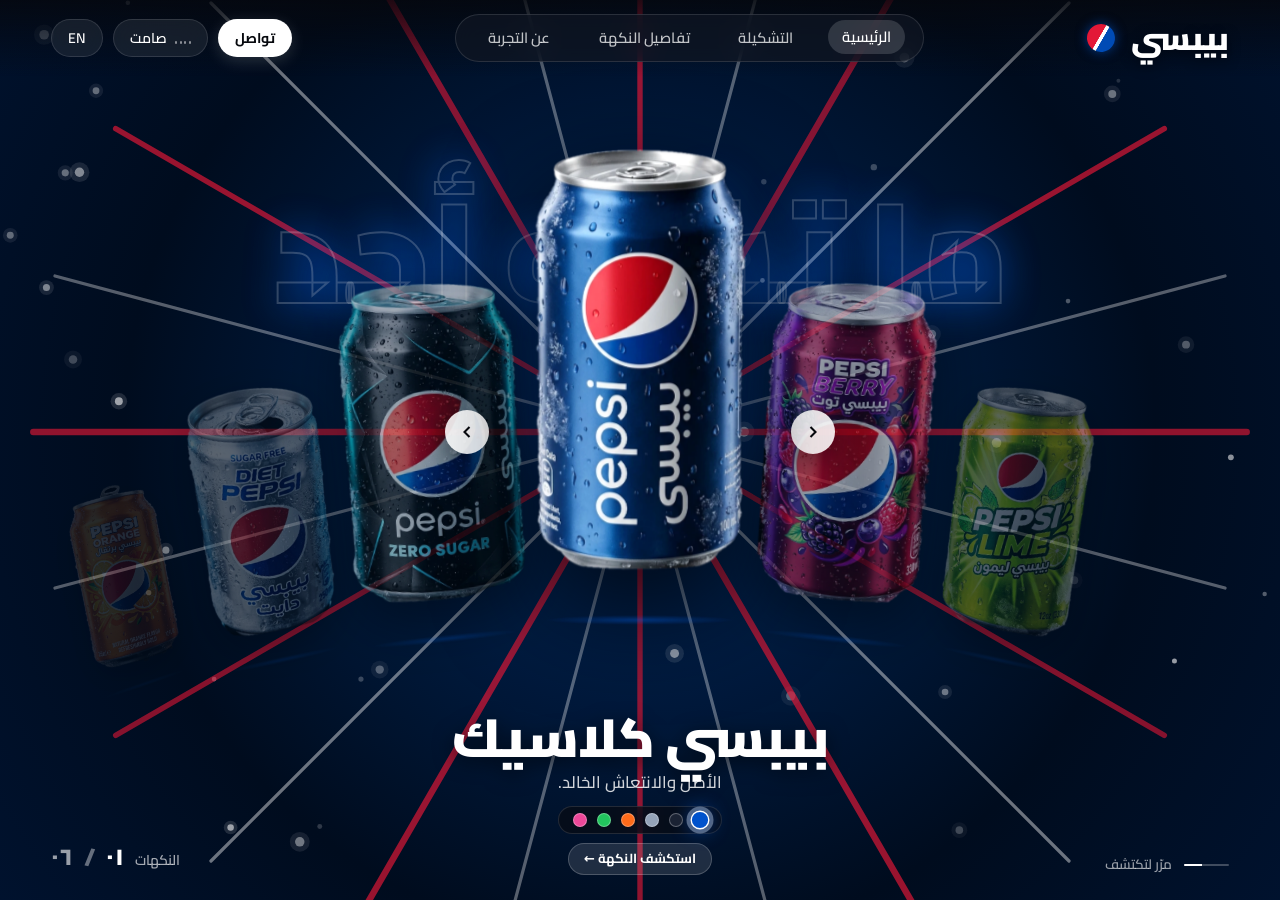
==== index.html @ 31bd9d0b "Pepsi showcase: clean product cutouts, homepage spotlight, page transitions - Re-cut all 6 cans from" ====
<!DOCTYPE html>
<html lang="ar" dir="rtl">
<head>
  <meta charset="UTF-8">
  <meta name="viewport" content="width=device-width, initial-scale=1.0, maximum-scale=5.0">
  <meta name="theme-color" content="#000c1e">
  <title>بيبسي | تجربة تصميم استثنائية</title>
  
  <!-- Fonts -->
  <link rel="preconnect" href="https://fonts.googleapis.com">
  <link rel="preconnect" href="https://fonts.gstatic.com" crossorigin>
  <link href="https://fonts.googleapis.com/css2?family=Cairo:wght@400;600;700;800;900&family=Tajawal:wght@400;500;700;900&family=Inter:wght@400;600;700;800&display=swap" rel="stylesheet">
  
  <!-- Styles -->
  <link rel="stylesheet" href="style.css">
  <link rel="preload" as="image" href="images/can-classic-cutout.webp" fetchpriority="high">
  
</head>
<body>
  <!-- Page transition curtain -->
  <div class="page-curtain is-revealing" aria-hidden="true"><span class="curtain-mark"></span></div>

  <!-- ========================================================================
       TOP HEADER NAVIGATION (Matching Reference)
       Logo on Right (RTL), Navigation & Controls on Left
       ======================================================================== -->
  <header class="site-header">
    <!-- Brand Logo -->
    <a href="index.html" class="brand-logo" aria-label="Pepsi Home">
      <span class="logo-text" data-i18n="brandName">بيبسي</span>
      <span class="logo-badge" aria-hidden="true"></span>
    </a>

    <!-- Desktop Navigation Links -->
    <nav class="nav-links" aria-label="Primary Navigation">
      <a href="index.html" class="nav-link active" data-i18n="navHome">الرئيسية</a>
      <a href="products.html" class="nav-link" data-i18n="navProducts">التشكيلة</a>
      <a href="product.html?flavor=classic" class="nav-link" data-i18n="navDetails">تفاصيل النكهة</a>
      <a href="about.html" class="nav-link" data-i18n="navStory">عن التجربة</a>
    </nav>

    <!-- Header Actions (Pills matching reference) -->
    <div class="header-actions">
      <!-- Contact / Feedback Pill (Pure Design Experiment Mock) -->
      <button class="action-pill primary open-contact-modal" data-i18n="contactBtn">
        تواصل
      </button>

      <!-- Sound Toggle Pill with Animated Equalizer Bars -->
      <button id="sound-toggle-btn" class="action-pill sound-off" aria-label="Toggle Sound">
        <span class="eq-bars" aria-hidden="true">
          <span class="eq-bar"></span>
          <span class="eq-bar"></span>
          <span class="eq-bar"></span>
          <span class="eq-bar"></span>
        </span>
        <span id="sound-label" data-i18n="soundOff">صامت</span>
      </button>

      <!-- Language Switcher Pill -->
      <button id="lang-toggle-btn" class="action-pill" aria-label="Switch Language">
        EN
      </button>
    </div>
  </header>

  <!-- ========================================================================
       HERO SHOWCASE SECTION
       Dynamic 3D Fan Arc across the screen, Radial Rays, Giant Outlined Words
       ======================================================================== -->
  <main class="hero-showcase">
    <!-- Canvas for Floating Bubbles & Effervescence -->
    <canvas id="particles-canvas" aria-hidden="true"></canvas>

    <!-- Dynamic Radial Burst Rays behind the active can -->
    <div class="rays-container" aria-hidden="true">
      <svg id="rays-svg" class="rays-svg" viewBox="-300 -300 600 600" fill="none" xmlns="http://www.w3.org/2000/svg">
        <!-- 24 radiating lines of alternating lengths and colors -->
        <g stroke-linecap="round">
          <line x1="0" y1="0" x2="0" y2="-280" stroke="var(--flavor-ray-1)" stroke-width="2.5" opacity="0.8" />
          <line x1="0" y1="0" x2="72" y2="-270" stroke="var(--flavor-ray-2)" stroke-width="1.5" opacity="0.4" />
          <line x1="0" y1="0" x2="140" y2="-242" stroke="var(--flavor-ray-1)" stroke-width="3" opacity="0.7" />
          <line x1="0" y1="0" x2="198" y2="-198" stroke="var(--flavor-ray-2)" stroke-width="1.5" opacity="0.5" />
          <line x1="0" y1="0" x2="242" y2="-140" stroke="var(--flavor-ray-1)" stroke-width="2.5" opacity="0.8" />
          <line x1="0" y1="0" x2="270" y2="-72" stroke="var(--flavor-ray-2)" stroke-width="1.5" opacity="0.4" />
          <line x1="0" y1="0" x2="280" y2="0" stroke="var(--flavor-ray-1)" stroke-width="3" opacity="0.75" />
          <line x1="0" y1="0" x2="270" y2="72" stroke="var(--flavor-ray-2)" stroke-width="1.5" opacity="0.4" />
          <line x1="0" y1="0" x2="242" y2="140" stroke="var(--flavor-ray-1)" stroke-width="2.5" opacity="0.7" />
          <line x1="0" y1="0" x2="198" y2="198" stroke="var(--flavor-ray-2)" stroke-width="1.5" opacity="0.5" />
          <line x1="0" y1="0" x2="140" y2="242" stroke="var(--flavor-ray-1)" stroke-width="3" opacity="0.8" />
          <line x1="0" y1="0" x2="72" y2="270" stroke="var(--flavor-ray-2)" stroke-width="1.5" opacity="0.4" />
          <line x1="0" y1="0" x2="0" y2="280" stroke="var(--flavor-ray-1)" stroke-width="2.5" opacity="0.75" />
          <line x1="0" y1="0" x2="-72" y2="270" stroke="var(--flavor-ray-2)" stroke-width="1.5" opacity="0.4" />
          <line x1="0" y1="0" x2="-140" y2="242" stroke="var(--flavor-ray-1)" stroke-width="3" opacity="0.8" />
          <line x1="0" y1="0" x2="-198" y2="198" stroke="var(--flavor-ray-2)" stroke-width="1.5" opacity="0.5" />
          <line x1="0" y1="0" x2="-242" y2="140" stroke="var(--flavor-ray-1)" stroke-width="2.5" opacity="0.7" />
          <line x1="0" y1="0" x2="-270" y2="72" stroke="var(--flavor-ray-2)" stroke-width="1.5" opacity="0.4" />
          <line x1="0" y1="0" x2="-280" y2="0" stroke="var(--flavor-ray-1)" stroke-width="3" opacity="0.75" />
          <line x1="0" y1="0" x2="-270" y2="-72" stroke="var(--flavor-ray-2)" stroke-width="1.5" opacity="0.4" />
          <line x1="0" y1="0" x2="-242" y2="-140" stroke="var(--flavor-ray-1)" stroke-width="2.5" opacity="0.8" />
          <line x1="0" y1="0" x2="-198" y2="-198" stroke="var(--flavor-ray-2)" stroke-width="1.5" opacity="0.5" />
          <line x1="0" y1="0" x2="-140" y2="-242" stroke="var(--flavor-ray-1)" stroke-width="3" opacity="0.7" />
          <line x1="0" y1="0" x2="-72" y2="-270" stroke="var(--flavor-ray-2)" stroke-width="1.5" opacity="0.4" />
        </g>
      </svg>
    </div>

    <!-- Giant Outlined Arabic Typography Layer (Behind Cans - Matches ref-after-3 & ref-after-4) -->
    <div class="bg-outlined-text" aria-hidden="true">
      <div id="outlined-phrase" class="outlined-phrase">ما تشبه أحد</div>
    </div>

    <!-- The 3D Fan Arc Viewport & Stage -->
    <div id="cans-viewport" class="cans-fan-viewport">
      <!-- Circular Navigation Arrows Beside Center Can (Matching Reference) -->
      <button id="arc-prev" class="arc-arrow prev" aria-label="Previous Flavor">
        <svg viewBox="0 0 24 24"><polyline points="15 18 9 12 15 6"></polyline></svg>
      </button>
      <button id="arc-next" class="arc-arrow next" aria-label="Next Flavor">
        <svg viewBox="0 0 24 24"><polyline points="9 18 15 12 9 6"></polyline></svg>
      </button>

      <!-- Stage with all 6 cans -->
      <div id="cans-stage" class="cans-fan-stage">
        <!-- Can 1: Classic -->
        <div class="can-item" data-index="0">
          <div class="can-image-container">
            <img src="images/can-classic-cutout.webp" alt="Pepsi Classic Can" decoding="async" width="540" height="1000">
          </div>
        </div>

        <!-- Can 2: Zero Sugar -->
        <div class="can-item" data-index="1">
          <div class="can-image-container">
            <img src="images/can-zero-cutout.webp" alt="Pepsi Zero Sugar Can" decoding="async" width="540" height="1000">
          </div>
        </div>

        <!-- Can 3: Diet -->
        <div class="can-item" data-index="2">
          <div class="can-image-container">
            <img src="images/can-diet-cutout.webp" alt="Diet Pepsi Can" decoding="async" width="540" height="1000">
          </div>
        </div>

        <!-- Can 4: Orange Twist -->
        <div class="can-item" data-index="3">
          <div class="can-image-container">
            <img src="images/can-orange-cutout.webp" alt="Pepsi Orange Twist Can" decoding="async" width="540" height="1000">
          </div>
        </div>

        <!-- Can 5: Lime Twist -->
        <div class="can-item" data-index="4">
          <div class="can-image-container">
            <img src="images/can-lime-cutout.webp" alt="Pepsi Lime Twist Can" decoding="async" width="540" height="1000">
          </div>
        </div>

        <!-- Can 6: Wild Berry -->
        <div class="can-item" data-index="5">
          <div class="can-image-container">
            <img src="images/can-berry-cutout.webp" alt="Pepsi Wild Berry Can" decoding="async" width="540" height="1000">
          </div>
        </div>
      </div>
    </div>

    <!-- ======================================================================
         BOTTOM CONTROLS BAR (Matching Reference)
         Left: Scroll hint / Center: Flavor title, slogan, dots / Right: Counter
         ====================================================================== -->
    <footer class="hero-bottom-bar">
      <!-- Left: Scroll to explore -->
      <div class="scroll-discover">
        <span class="scroll-line" aria-hidden="true"></span>
        <span data-i18n="scrollDiscover">مرّر لتكتشف</span>
      </div>

      <!-- Center: Flavor Name, Slogan, Dots, Explore Button -->
      <div class="flavor-center-panel">
        <h1 id="flavor-title" class="flavor-title">بيبسي كلاسيك</h1>
        <p id="flavor-slogan" class="flavor-slogan">الأصل والانتعاش الخالد.</p>
        
        <!-- Flavor Dots Selector Bar -->
        <div class="flavor-dots-bar" role="tablist" aria-label="Flavor Selector">
          <button class="flavor-dot active" style="--dot-color: #0052cc;" data-index="0" aria-label="Classic"></button>
          <button class="flavor-dot" style="--dot-color: #1a2233;" data-index="1" aria-label="Zero Sugar"></button>
          <button class="flavor-dot" style="--dot-color: #94a3b8;" data-index="2" aria-label="Diet"></button>
          <button class="flavor-dot" style="--dot-color: #ff6b1a;" data-index="3" aria-label="Orange Twist"></button>
          <button class="flavor-dot" style="--dot-color: #22c55e;" data-index="4" aria-label="Lime Twist"></button>
          <button class="flavor-dot" style="--dot-color: #ec4899;" data-index="5" aria-label="Wild Berry"></button>
        </div>

        <a id="explore-link" href="product.html?flavor=classic" class="explore-cta">
          <span data-i18n="exploreFlavor">استكشف النكهة ←</span>
        </a>
      </div>

      <!-- Right: Flavor Counter (01 / 06) -->
      <div class="flavor-counter-block">
        <span data-i18n="flavorsLabel">النكهات</span>
        <div class="counter-digits" aria-live="polite">
          <span id="counter-current" class="current">٠١</span>
          <span class="sep">/</span>
          <span id="counter-total" class="total">٠٦</span>
        </div>
      </div>
    </footer>
  </main>


  <!-- ========================================================================
       PRODUCT SPOTLIGHT (opens when a can is clicked on the homepage)
       Product on the left, story on the right, animated flavor switching
       ======================================================================== -->
  <section id="spotlight" class="spotlight" role="dialog" aria-modal="true" aria-hidden="true" aria-labelledby="sp-title">
    <div class="sp-bg" aria-hidden="true"></div>
    <div id="sp-rays" class="sp-rays" aria-hidden="true"></div>
    <div class="sp-word-layer" aria-hidden="true"><span id="sp-word" class="sp-word"></span></div>

    <button id="sp-close" class="sp-close" type="button" aria-label="Close">
      <svg viewBox="0 0 24 24" fill="none" stroke="currentColor" stroke-width="2.4" stroke-linecap="round"><line x1="6" y1="6" x2="18" y2="18"/><line x1="18" y1="6" x2="6" y2="18"/></svg>
    </button>

    <div class="sp-layout">
      <div class="sp-stage">
        <div class="sp-halo" aria-hidden="true"></div>
        <div id="sp-can-holder" class="sp-can-holder">
          <img id="sp-can" class="sp-can" src="images/can-classic-cutout.webp" alt="" decoding="async">
        </div>
        <div class="sp-floor" aria-hidden="true"></div>
      </div>

      <div class="sp-info">
        <span id="sp-badge" class="sp-badge sp-anim" style="--s:0"></span>
        <h2 id="sp-title" class="sp-title"></h2>
        <p id="sp-slogan" class="sp-slogan sp-anim" style="--s:2"></p>
        <p id="sp-desc" class="sp-desc sp-anim" style="--s:3"></p>

        <div class="sp-block sp-anim" style="--s:4">
          <h3 class="sp-block-title" data-i18n="spHighlights">أبرز المميزات</h3>
          <ul id="sp-features" class="sp-features"></ul>
        </div>

        <div id="sp-meters" class="sp-meters sp-anim" style="--s:5"></div>
        <div id="sp-specs" class="sp-specs sp-anim" style="--s:6"></div>

        <div class="sp-actions sp-anim" style="--s:7">
          <a id="sp-cta" class="sp-cta" href="product.html?flavor=classic">
            <span data-i18n="spViewProduct">عرض المنتج</span>
            <span class="sp-cta-icon" aria-hidden="true"><svg viewBox="0 0 24 24" fill="none" stroke="currentColor" stroke-width="2.4" stroke-linecap="round" stroke-linejoin="round"><line x1="5" y1="12" x2="19" y2="12"/><polyline points="12 5 19 12 12 19"/></svg></span>
          </a>
          <button id="sp-back" class="sp-ghost" type="button" data-i18n="spBack">رجوع للرئيسية</button>
        </div>
      </div>
    </div>

    <div class="sp-nav">
      <button id="sp-prev" class="sp-arrow" type="button" aria-label="Previous">
        <svg viewBox="0 0 24 24"><polyline points="15 18 9 12 15 6"></polyline></svg>
      </button>
      <div id="sp-thumbs" class="sp-thumbs"></div>
      <button id="sp-next" class="sp-arrow" type="button" aria-label="Next">
        <svg viewBox="0 0 24 24"><polyline points="9 18 15 12 9 6"></polyline></svg>
      </button>
      <span id="sp-counter" class="sp-counter"></span>
    </div>
  </section>

  <!-- ========================================================================
       CREATIVE FEEDBACK MODAL (Pure Mock - No Purchase / Non-official Experiment)
       ======================================================================== -->
  <div id="contact-modal" class="modal-backdrop" aria-hidden="true" role="dialog">
    <div class="modal-dialog">
      <button id="modal-close-btn" class="modal-close" aria-label="Close Modal">&times;</button>
      <h3 data-i18n="contactModalTitle">تجربة التصميم الإبداعي</h3>
      <p data-i18n="contactModalDesc">هذا نموذج تصميم ومحاكاة بصرية غير رسمية، نرحب بآرائك وتقييمك الفني للتجربة.</p>
      
      <form id="feedback-form">
        <div class="form-group">
          <label for="fb-name" data-i18n="contactName">الاسم الكريم</label>
          <input type="text" id="fb-name" class="form-control" required placeholder="مثال: أحمد">
        </div>
        <div class="form-group">
          <label for="fb-email" data-i18n="contactEmail">البريد الإلكتروني</label>
          <input type="email" id="fb-email" class="form-control" required placeholder="name@example.com">
        </div>
        <div class="form-group">
          <label for="fb-notes" data-i18n="contactNotes">ملاحظاتك وانطباعك عن التصميم</label>
          <textarea id="fb-notes" class="form-control" rows="3" required placeholder="أخبرنا برأيك في الحركة والإضاءة..."></textarea>
        </div>
        <button type="submit" class="submit-btn" data-i18n="contactSubmit">إرسال التقييم الإبداعي</button>
      </form>
    </div>
  </div>

  <!-- Toast Notification -->
  <div id="toast-notice" class="toast-notice" role="status" aria-live="polite"></div>

  <!-- Scripts -->
  <script src="script.js" defer></script>
</body>
</html>
---- style.css ----
/* ==========================================================================
   PEPSI BRAND DESIGN EXPERIMENT - MASTER STYLESHEET
   Identity inspired by modern beverage motion branding references
   RTL First with full LTR English support
   ========================================================================== */

/* Fonts are loaded once via <link> in each page (no duplicate @import) */

/* Registered color properties: lets the flavor gradients interpolate smoothly */
@property --flavor-bg-start { syntax: '<color>'; inherits: true; initial-value: #000c1e; }
@property --flavor-bg-mid { syntax: '<color>'; inherits: true; initial-value: #00285d; }
@property --flavor-bg-end { syntax: '<color>'; inherits: true; initial-value: #00122e; }
@property --flavor-primary { syntax: '<color>'; inherits: true; initial-value: #004bb5; }
@property --flavor-accent { syntax: '<color>'; inherits: true; initial-value: #0085ca; }
@property --flavor-glow { syntax: '<color>'; inherits: true; initial-value: rgba(0, 102, 245, 0.55); }
@property --flavor-ray-1 { syntax: '<color>'; inherits: true; initial-value: #e31837; }
@property --flavor-ray-2 { syntax: '<color>'; inherits: true; initial-value: #ffffff; }
@property --flavor-text-stroke { syntax: '<color>'; inherits: true; initial-value: rgba(255, 255, 255, 0.22); }

:root {
  /* Default Flavor Theme: Pepsi Classic (Royal Blue) */
  --flavor-bg-start: #000c1e;
  --flavor-bg-mid: #00224d;
  --flavor-bg-end: #00122e;
  --flavor-primary: #004bb5;
  --flavor-accent: #0066f5;
  --flavor-glow: rgba(0, 102, 245, 0.45);
  --flavor-ray-1: #e31837;
  --flavor-ray-2: #ffffff;
  --flavor-text-stroke: rgba(255, 255, 255, 0.18);
  
  /* Brand Constants */
  --pepsi-blue: #004bb5;
  --pepsi-red: #e31837;
  --pepsi-dark: #07090e;
  --pepsi-light: #f8fafc;
  
  /* UI Surface & Glassmorphism */
  --glass-bg: rgba(13, 17, 28, 0.65);
  --glass-border: rgba(255, 255, 255, 0.12);
  --glass-pill: rgba(255, 255, 255, 0.08);
  --glass-pill-hover: rgba(255, 255, 255, 0.18);
  --glass-pill-active: rgba(255, 255, 255, 0.95);
  --glass-blur: blur(12px);
  
  /* Typography */
  --font-arabic: 'Cairo', 'Tajawal', system-ui, -apple-system, sans-serif;
  --font-latin: 'Inter', system-ui, -apple-system, sans-serif;
  
  /* Transitions */
  --transition-theme: background 0.75s cubic-bezier(0.2, 0.8, 0.2, 1), 
                      border-color 0.5s ease, 
                      color 0.4s ease;
  --transition-motion: transform 0.65s cubic-bezier(0.22, 1, 0.36, 1), 
                       opacity 0.5s ease, 
                       filter 0.5s ease;

  transition: --flavor-bg-start 0.8s ease, --flavor-bg-mid 0.8s ease, --flavor-bg-end 0.8s ease,
              --flavor-primary 0.6s ease, --flavor-accent 0.6s ease, --flavor-glow 0.6s ease,
              --flavor-ray-1 0.6s ease, --flavor-ray-2 0.6s ease, --flavor-text-stroke 0.6s ease;
}

/* Base Reset & Box Sizing */
*, *::before, *::after {
  box-sizing: border-box;
  margin: 0;
  padding: 0;
  -webkit-font-smoothing: antialiased;
  -moz-osx-font-smoothing: grayscale;
}

html {
  font-size: 16px;
  scroll-behavior: smooth;
  height: 100%;
}

body {
  font-family: var(--font-arabic);
  background-color: var(--pepsi-dark);
  color: var(--pepsi-light);
  min-height: 100%;
  line-height: 1.5;
  overflow-x: hidden;
  direction: rtl;
  text-align: right;
}

::selection { background: var(--flavor-accent); color: #fff; }

:focus-visible {
  outline: 2px solid #ffffff;
  outline-offset: 3px;
}

/* LTR English Override */
body.ltr {
  direction: ltr;
  text-align: left;
  font-family: var(--font-latin), var(--font-arabic);
}

a {
  color: inherit;
  text-decoration: none;
  transition: opacity 0.25s ease, transform 0.25s ease;
}

button {
  font-family: inherit;
  cursor: pointer;
  border: none;
  background: none;
  outline: none;
}

/* ==========================================================================
   NAVIGATION BAR (Top Fixed)
   Matching Reference: Logo on Right (RTL), Controls on Left
   ========================================================================== */

.site-header {
  position: fixed;
  top: 0;
  left: 0;
  right: 0;
  height: 76px;
  z-index: 100;
  display: flex;
  align-items: center;
  justify-content: space-between;
  padding: 0 clamp(1.2rem, 4vw, 3.5rem);
  background: linear-gradient(180deg, rgba(5, 7, 12, 0.8) 0%, rgba(5, 7, 12, 0) 100%);
  pointer-events: none;
}

.site-header > * {
  pointer-events: auto;
}

/* Brand Logo */
.brand-logo {
  display: flex;
  align-items: center;
  gap: 10px;
  text-decoration: none;
}

.logo-text {
  font-size: 2rem;
  font-weight: 900;
  letter-spacing: -0.02em;
  color: #ffffff;
  display: flex;
  align-items: baseline;
  text-shadow: 0 2px 12px rgba(0, 0, 0, 0.5);
}

.logo-badge {
  display: inline-flex;
  align-items: center;
  justify-content: center;
  width: 28px;
  height: 28px;
  border-radius: 50%;
  background: linear-gradient(135deg, var(--pepsi-red) 0%, var(--pepsi-red) 45%, #ffffff 46%, #ffffff 54%, var(--pepsi-blue) 55%, var(--pepsi-blue) 100%);
  box-shadow: 0 0 12px rgba(0, 102, 245, 0.5);
  margin-inline-start: 6px;
  transform: rotate(-15deg);
}

/* Navigation Links (Desktop) */
.nav-links {
  display: flex;
  align-items: center;
  gap: clamp(0.8rem, 1.6vw, 1.8rem);
  background: rgba(18, 23, 36, 0.65);
  backdrop-filter: var(--glass-blur);
  -webkit-backdrop-filter: var(--glass-blur);
  border: 1px solid var(--glass-border);
  padding: 6px 18px;
  border-radius: 50px;
  list-style: none;
}

.nav-link {
  font-size: 0.92rem;
  font-weight: 600;
  color: rgba(255, 255, 255, 0.75);
  padding: 6px 14px;
  border-radius: 20px;
  transition: all 0.25s ease;
}

.nav-link:hover, .nav-link.active {
  color: #ffffff;
  background: rgba(255, 255, 255, 0.15);
  transform: translateY(-1px);
}

/* Header Action Controls */
.header-actions {
  display: flex;
  align-items: center;
  gap: 10px;
}

.action-pill {
  height: 38px;
  padding: 0 16px;
  border-radius: 50px;
  background: var(--glass-pill);
  backdrop-filter: var(--glass-blur);
  -webkit-backdrop-filter: var(--glass-blur);
  border: 1px solid var(--glass-border);
  color: #ffffff;
  font-size: 0.88rem;
  font-weight: 600;
  display: inline-flex;
  align-items: center;
  justify-content: center;
  gap: 8px;
  transition: all 0.25s ease;
}

.action-pill:hover {
  background: var(--glass-pill-hover);
  border-color: rgba(255, 255, 255, 0.25);
  transform: translateY(-1px);
}

.action-pill.primary {
  background: #ffffff;
  color: #07090e;
  font-weight: 700;
  box-shadow: 0 4px 16px rgba(255, 255, 255, 0.15);
}

.action-pill.primary:hover {
  background: #f0f2f5;
  box-shadow: 0 6px 20px rgba(255, 255, 255, 0.25);
}

/* Equalizer Bars on Sound Toggle */
.eq-bars {
  display: flex;
  align-items: flex-end;
  gap: 2.5px;
  height: 12px;
}

.eq-bar {
  width: 2px;
  height: 100%;
  background-color: currentColor;
  border-radius: 1px;
  transform-origin: bottom;
}

.sound-on .eq-bar:nth-child(1) { animation: eqPulse 0.8s ease-in-out infinite; }
.sound-on .eq-bar:nth-child(2) { animation: eqPulse 0.6s ease-in-out 0.2s infinite; }
.sound-on .eq-bar:nth-child(3) { animation: eqPulse 1.0s ease-in-out 0.4s infinite; }
.sound-on .eq-bar:nth-child(4) { animation: eqPulse 0.7s ease-in-out 0.1s infinite; }

@keyframes eqPulse {
  0%, 100% { height: 3px; }
  50% { height: 12px; }
}

.sound-off .eq-bar {
  height: 3px !important;
  opacity: 0.5;
}

/* ==========================================================================
   HERO SHOWCASE (index.html)
   ========================================================================== */

.hero-showcase {
  position: relative;
  width: 100%;
  height: 100vh;
  height: 100dvh;
  min-height: 640px;
  overflow: hidden;
  background: radial-gradient(circle at 50% 48%, var(--flavor-bg-mid) 0%, var(--flavor-bg-start) 65%, var(--flavor-bg-end) 100%);
}

/* Canvas for effervescent particles/bubbles */
#particles-canvas {
  position: absolute;
  top: 0;
  left: 0;
  width: 100%;
  height: 100%;
  pointer-events: none;
  z-index: 1;
}

/* Dynamic Radial Burst Rays */
.rays-container {
  position: absolute;
  top: 48%;
  left: 50%;
  transform: translate(-50%, -50%);
  width: 1300px;
  height: 1300px;
  pointer-events: none;
  z-index: 2;
  opacity: 0.85;
}

.rays-svg {
  width: 100%;
  height: 100%;
  animation: slowRotate 120s linear infinite;
  transform-origin: center center;
  will-change: transform;
}

/* Ray colors come from the flavor identity (CSS beats presentation attributes) */
.rays-svg line:nth-child(odd) { stroke: var(--flavor-ray-1); }
.rays-svg line:nth-child(even) { stroke: var(--flavor-ray-2); }

@keyframes slowRotate {
  from { transform: rotate(0deg); }
  to { transform: rotate(360deg); }
}

/* Giant Outlined Arabic Typography Layer (Behind Cans - Matches ref-after-3 & ref-after-4) */
.bg-outlined-text {
  position: absolute;
  top: 28%;
  left: 50%;
  transform: translate(-50%, -50%);
  width: 100%;
  text-align: center;
  z-index: 3;
  pointer-events: none;
  user-select: none;
}

.outlined-phrase {
  font-size: clamp(4.5rem, 11vw, 11.5rem);
  font-weight: 900;
  line-height: 0.95;
  letter-spacing: -0.02em;
  color: transparent;
  -webkit-text-stroke: 2px var(--flavor-text-stroke);
  text-shadow: 0 0 40px var(--flavor-glow);
  white-space: nowrap;
  opacity: 0.88;
  transition: opacity 0.4s ease, transform 0.6s cubic-bezier(0.2, 0.8, 0.2, 1);
}

.outlined-phrase.fade-out {
  opacity: 0;
  transform: translateY(20px) scale(0.96);
}

/* ==========================================================================
   THE 3D CANS FAN / ARC CAROUSEL
   ========================================================================== */

.cans-fan-viewport {
  position: absolute;
  top: 48%;
  left: 50%;
  transform: translate(-50%, -50%);
  width: 100vw;
  max-width: 1600px;
  height: 520px;
  z-index: 10;
  display: flex;
  align-items: center;
  justify-content: center;
  perspective: 1400px;
  transform-style: preserve-3d;
}

.cans-fan-stage {
  position: relative;
  width: 100%;
  height: 100%;
  display: flex;
  align-items: center;
  justify-content: center;
  transform-style: preserve-3d;
}

/* Individual Can Wrapper */
.can-item {
  position: absolute;
  width: 250px;
  height: 440px;
  display: flex;
  flex-direction: column;
  align-items: center;
  justify-content: center;
  cursor: pointer;
  transform-origin: center bottom;
  transform-style: preserve-3d;
  filter: brightness(var(--b, 1));
  transition: transform 0.7s cubic-bezier(0.22, 1, 0.36, 1), opacity 0.5s ease, filter 0.5s ease;
  will-change: transform, opacity;
}

/* Intro: cans rise into the arc one by one */
.cans-fan-stage.intro .can-item {
  opacity: 0 !important;
  transform: translate3d(0, 160px, -260px) scale(0.55) !important;
}
.cans-fan-stage:not(.intro-done) .can-item {
  transition: transform 1.1s cubic-bezier(0.22, 1, 0.36, 1) var(--d, 0ms), opacity 0.8s ease var(--d, 0ms), filter 0.5s ease;
}
.cans-fan-stage.no-motion .can-item { transition: none !important; }

/* The can being shown in the spotlight is replaced by a flying clone */
.can-item.lifted { visibility: hidden; }

/* Hero zooms past the arc when the spotlight opens */
.cans-fan-viewport,
.bg-outlined-text,
.hero-bottom-bar,
.rays-container {
  transition: transform 0.9s cubic-bezier(0.77, 0, 0.18, 1), opacity 0.6s ease;
}
.hero-showcase.spot-active .cans-fan-viewport {
  transform: translate(-50%, -50%) scale(1.35);
  opacity: 0;
}
.hero-showcase.spot-active .bg-outlined-text { opacity: 0; transform: translate(-50%, -50%) scale(1.2); }
.hero-showcase.spot-active .hero-bottom-bar { opacity: 0; transform: translateY(40px); }
.hero-showcase.spot-active .rays-container { opacity: 0; }

.can-image-container {
  position: relative;
  width: 100%;
  height: 100%;
  display: flex;
  align-items: center;
  justify-content: center;
}

.can-image-container img {
  max-width: 100%;
  max-height: 76%;
  width: auto;
  height: auto;
  object-fit: contain;
  filter: drop-shadow(0 20px 30px rgba(0, 0, 0, 0.6));
  transition: transform 0.4s ease;
  pointer-events: none;
}

/* Can Bottom Reflection Glow */
.can-item::after {
  content: '';
  position: absolute;
  bottom: 10px;
  left: 20%;
  width: 60%;
  height: 18px;
  background: radial-gradient(ellipse at center, var(--flavor-glow) 0%, rgba(0, 0, 0, 0) 70%);
  opacity: 0.6;
  border-radius: 50%;
  transform: rotateX(65deg);
  pointer-events: none;
  transition: opacity 0.5s ease;
}

/* Center Active Can Styling */
.can-item.active {
  z-index: 25;
}

.can-item.active .can-image-container img {
  filter: drop-shadow(0 28px 40px rgba(0, 0, 0, 0.75));
}

.can-item.active .can-image-container::before {
  content: '';
  position: absolute;
  inset: 12% 8%;
  border-radius: 50%;
  background: radial-gradient(closest-side, var(--flavor-glow), transparent);
  filter: blur(10px);
  opacity: 0.9;
  z-index: -1;
}

.can-item.active { cursor: zoom-in; }
.can-item.active:hover .can-image-container img { transform: translateY(-8px) scale(1.03); }

.can-item:hover:not(.active) {
  filter: brightness(1.15);
}

/* Floating Navigation Arrows Beside Center Can */
.arc-arrow {
  position: absolute;
  top: 50%;
  transform: translateY(-50%);
  width: 44px;
  height: 44px;
  border-radius: 50%;
  background: rgba(255, 255, 255, 0.9);
  color: #07090e;
  display: flex;
  align-items: center;
  justify-content: center;
  box-shadow: 0 8px 24px rgba(0, 0, 0, 0.4);
  z-index: 30;
  transition: all 0.25s ease;
  cursor: pointer;
}

.arc-arrow:hover {
  background: #ffffff;
  transform: translateY(-50%) scale(1.1);
  box-shadow: 0 10px 28px rgba(0, 0, 0, 0.5), 0 0 15px var(--flavor-glow);
}

.arc-arrow.prev {
  left: calc(50% - 195px);
}

.arc-arrow.next {
  right: calc(50% - 195px);
}

.arc-arrow svg {
  width: 20px;
  height: 20px;
  stroke-width: 2.5;
  stroke: currentColor;
  fill: none;
}

/* ==========================================================================
   BOTTOM CONTROLS BAR (Matching Reference)
   Pinned strictly to bottom of screen
   ========================================================================== */

.hero-bottom-bar {
  position: absolute;
  bottom: 0;
  left: 0;
  right: 0;
  width: 100%;
  padding: 0 clamp(1.2rem, 4vw, 3.5rem) clamp(1.2rem, 2.8vh, 2.2rem);
  z-index: 40;
  display: grid;
  grid-template-columns: 1fr auto 1fr;
  align-items: flex-end;
  pointer-events: none;
}

.hero-bottom-bar > * {
  pointer-events: auto;
}

/* Left Indicator: "مرّر لتكتشف" */
.scroll-discover {
  display: flex;
  align-items: center;
  gap: 12px;
  font-size: 0.85rem;
  font-weight: 600;
  color: rgba(255, 255, 255, 0.6);
}

.scroll-line {
  width: 45px;
  height: 2px;
  background: rgba(255, 255, 255, 0.25);
  position: relative;
  overflow: hidden;
  border-radius: 2px;
}

.scroll-line::after {
  content: '';
  position: absolute;
  top: 0;
  left: 0;
  width: 40%;
  height: 100%;
  background: #ffffff;
  animation: scrollScan 2s ease-in-out infinite;
}

@keyframes scrollScan {
  0% { transform: translateX(-100%); }
  50% { transform: translateX(250%); }
  100% { transform: translateX(250%); }
}

/* Center Block: Title, Slogan, Flavor Dots */
.flavor-center-panel {
  display: flex;
  flex-direction: column;
  align-items: center;
  text-align: center;
  gap: 5px;
}

.flavor-title {
  font-size: clamp(2.2rem, 4.2vw, 3.5rem);
  font-weight: 900;
  letter-spacing: -0.02em;
  color: #ffffff;
  line-height: 1;
  text-shadow: 0 4px 20px rgba(0, 0, 0, 0.65);
}

.text-swap { animation: textSwap 0.6s cubic-bezier(0.22, 1, 0.36, 1) both; }
.flavor-slogan.text-swap { animation-delay: 0.06s; }
@keyframes textSwap {
  from { opacity: 0; transform: translateY(14px); filter: blur(4px); }
  to { opacity: 1; transform: none; filter: none; }
}

.flavor-slogan {
  font-size: clamp(0.92rem, 1.3vw, 1.1rem);
  font-weight: 500;
  color: rgba(255, 255, 255, 0.82);
  margin-bottom: 6px;
  transition: opacity 0.3s ease;
}

/* Flavor Selector Dots Bar */
.flavor-dots-bar {
  display: flex;
  align-items: center;
  gap: 10px;
  padding: 6px 14px;
  background: rgba(8, 11, 18, 0.65);
  backdrop-filter: var(--glass-blur);
  -webkit-backdrop-filter: var(--glass-blur);
  border: 1px solid var(--glass-border);
  border-radius: 50px;
}

.flavor-dot {
  width: 14px;
  height: 14px;
  border-radius: 50%;
  background: var(--dot-color);
  position: relative;
  cursor: pointer;
  transition: transform 0.3s cubic-bezier(0.34, 1.56, 0.64, 1), box-shadow 0.3s ease;
  border: 1.5px solid rgba(255, 255, 255, 0.3);
}

.flavor-dot:hover {
  transform: scale(1.25);
}

.flavor-dot.active {
  transform: scale(1.35);
  border-color: #ffffff;
  box-shadow: 0 0 14px var(--dot-color), 0 0 0 3px rgba(255, 255, 255, 0.4);
}

/* Quick Explore Button */
.explore-cta {
  margin-top: 4px;
  display: inline-flex;
  align-items: center;
  gap: 8px;
  font-size: 0.82rem;
  font-weight: 700;
  color: #ffffff;
  padding: 5px 15px;
  border-radius: 50px;
  background: rgba(255, 255, 255, 0.12);
  border: 1px solid rgba(255, 255, 255, 0.2);
  transition: all 0.25s ease;
}

.explore-cta:hover {
  background: #ffffff;
  color: #07090e;
  transform: translateY(-2px);
  box-shadow: 0 4px 16px rgba(255, 255, 255, 0.3);
}

/* Right Block: Counter (01 / 06) */
.flavor-counter-block {
  display: flex;
  align-items: baseline;
  justify-content: flex-end;
  gap: 10px;
  font-size: 0.88rem;
  font-weight: 600;
  color: rgba(255, 255, 255, 0.65);
}

.counter-digits {
  font-size: 1.45rem;
  font-weight: 900;
  color: #ffffff;
  letter-spacing: 0.05em;
  font-feature-settings: 'tnum';
}

.counter-digits .current {
  color: #ffffff;
}

.counter-digits .sep {
  opacity: 0.4;
  margin: 0 3px;
}

.counter-digits .total {
  opacity: 0.6;
}

/* ==========================================================================
   PRODUCTS CATALOG PAGE (products.html)
   Interactive Grid of all flavors with responsive cards
   ========================================================================== */

.page-container {
  padding-top: 100px;
  padding-bottom: 80px;
  max-width: 1400px;
  margin: 0 auto;
  padding-inline: clamp(1.2rem, 4vw, 3.5rem);
}

.catalog-header {
  text-align: center;
  margin-bottom: 40px;
}

.catalog-badge {
  display: inline-block;
  padding: 6px 18px;
  background: rgba(255, 255, 255, 0.08);
  border: 1px solid var(--glass-border);
  border-radius: 50px;
  font-size: 0.85rem;
  font-weight: 700;
  color: var(--pepsi-blue);
  background: rgba(0, 102, 245, 0.12);
  border-color: rgba(0, 102, 245, 0.3);
  margin-bottom: 12px;
}

.catalog-title {
  font-size: clamp(2.2rem, 4vw, 3.5rem);
  font-weight: 900;
  margin-bottom: 12px;
  color: #ffffff;
}

.catalog-subtitle {
  font-size: 1.1rem;
  color: rgba(255, 255, 255, 0.7);
  max-width: 650px;
  margin: 0 auto;
}

/* Filter Bar */
.filter-bar {
  display: flex;
  justify-content: center;
  align-items: center;
  gap: 10px;
  flex-wrap: wrap;
  margin-bottom: 45px;
}

.filter-btn {
  padding: 8px 20px;
  border-radius: 50px;
  background: var(--glass-pill);
  border: 1px solid var(--glass-border);
  color: rgba(255, 255, 255, 0.75);
  font-size: 0.92rem;
  font-weight: 600;
  transition: all 0.25s ease;
}

.filter-btn:hover {
  background: var(--glass-pill-hover);
  color: #ffffff;
}

.filter-btn.active {
  background: #ffffff;
  color: #07090e;
  font-weight: 700;
  border-color: #ffffff;
  box-shadow: 0 4px 16px rgba(255, 255, 255, 0.2);
}

/* Product Cards Grid */
.products-grid {
  display: grid;
  grid-template-columns: repeat(auto-fit, minmax(320px, 1fr));
  gap: 28px;
}

.product-card {
  position: relative;
  background: radial-gradient(circle at 50% 25%, var(--card-glow) 0%, rgba(13, 17, 28, 0.8) 60%, rgba(7, 9, 14, 0.95) 100%);
  border: 1px solid var(--glass-border);
  border-radius: 24px;
  padding: 30px 24px;
  display: flex;
  flex-direction: column;
  align-items: center;
  text-align: center;
  overflow: hidden;
  transition: transform 0.4s cubic-bezier(0.2, 0.8, 0.2, 1), border-color 0.4s ease, box-shadow 0.4s ease;
}

.product-card::before {
  content: '';
  position: absolute;
  top: 0;
  left: 0;
  right: 0;
  height: 1px;
  background: linear-gradient(90deg, rgba(255, 255, 255, 0) 0%, rgba(255, 255, 255, 0.25) 50%, rgba(255, 255, 255, 0) 100%);
}

.product-card:hover {
  transform: translateY(-8px);
  border-color: rgba(255, 255, 255, 0.3);
  box-shadow: 0 20px 40px rgba(0, 0, 0, 0.6), 0 0 30px var(--card-glow);
}

.card-can-wrap {
  width: 180px;
  height: 270px;
  margin-bottom: 20px;
  display: flex;
  align-items: center;
  justify-content: center;
  transition: transform 0.4s cubic-bezier(0.2, 0.8, 0.2, 1);
}

.product-card:hover .card-can-wrap {
  transform: scale(1.08) rotate(-3deg);
}

.card-can-wrap img {
  max-width: 100%;
  max-height: 86%;
  width: auto;
  height: auto;
  object-fit: contain;
  filter: drop-shadow(0 15px 25px rgba(0, 0, 0, 0.7));
}

.card-tags {
  display: flex;
  gap: 8px;
  margin-bottom: 12px;
  flex-wrap: wrap;
  justify-content: center;
}

.card-tag {
  font-size: 0.75rem;
  font-weight: 600;
  padding: 4px 10px;
  border-radius: 20px;
  background: rgba(255, 255, 255, 0.08);
  color: rgba(255, 255, 255, 0.85);
  border: 1px solid rgba(255, 255, 255, 0.1);
}

.card-title {
  font-size: 1.6rem;
  font-weight: 800;
  margin-bottom: 8px;
  color: #ffffff;
}

.card-desc {
  font-size: 0.92rem;
  color: rgba(255, 255, 255, 0.7);
  line-height: 1.5;
  margin-bottom: 20px;
  flex-grow: 1;
}

.card-footer {
  width: 100%;
  display: flex;
  align-items: center;
  justify-content: space-between;
  border-top: 1px solid rgba(255, 255, 255, 0.08);
  padding-top: 18px;
}

.card-stats {
  text-align: right;
  font-size: 0.82rem;
  color: rgba(255, 255, 255, 0.55);
}

body.ltr .card-stats {
  text-align: left;
}

.card-stats strong {
  display: block;
  color: #ffffff;
  font-size: 0.95rem;
}

.card-link-btn {
  padding: 8px 18px;
  border-radius: 50px;
  background: #ffffff;
  color: #07090e;
  font-size: 0.88rem;
  font-weight: 700;
  display: inline-flex;
  align-items: center;
  gap: 6px;
  transition: all 0.25s ease;
}

.card-link-btn:hover {
  background: var(--pepsi-blue);
  color: #ffffff;
  transform: translateY(-2px);
  box-shadow: 0 4px 16px rgba(0, 102, 245, 0.4);
}

/* ==========================================================================
   PRODUCT DETAIL PAGE (product.html)
   Matching Reference: ref-after-2-cola-rays.png
   Giant Tilted Can in center, Radiating Rays, Detail panel on side
   ========================================================================== */

.product-detail-view {
  position: relative;
  min-height: 100vh;
  width: 100%;
  overflow-x: hidden;
  display: flex;
  flex-direction: column;
  justify-content: space-between;
  background: radial-gradient(circle at 45% 50%, var(--flavor-bg-mid) 0%, var(--flavor-bg-start) 65%, var(--flavor-bg-end) 100%);
}

.detail-main {
  position: relative;
  flex-grow: 1;
  display: grid;
  grid-template-columns: 1fr 1fr;
  align-items: center;
  padding: 100px clamp(1.5rem, 5vw, 5rem) 40px;
  max-width: 1500px;
  margin: 0 auto;
  width: 100%;
  z-index: 5;
}

/* Center Hero Can with Radial Rays */
.detail-can-stage {
  position: relative;
  display: flex;
  align-items: center;
  justify-content: center;
  min-height: 520px;
}

.detail-rays {
  position: absolute;
  top: 50%;
  left: 50%;
  transform: translate(-50%, -50%);
  width: 900px;
  height: 900px;
  pointer-events: none;
  z-index: 1;
  opacity: 0.8;
}

.detail-can-wrap {
  position: relative;
  z-index: 5;
  width: clamp(170px, 17vw, 230px);
  max-width: 60vw;
  transform: rotate(-7deg);
  transition: transform 0.5s cubic-bezier(0.2, 0.8, 0.2, 1);
  cursor: grab;
}



.detail-can-wrap img {
  display: block;
  width: 100%;
  height: auto;
  filter: drop-shadow(0 30px 45px rgba(0, 0, 0, 0.75));
}

.detail-can-wrap::before {
  content: '';
  position: absolute;
  inset: 5% -10%;
  border-radius: 50%;
  background: radial-gradient(closest-side, var(--flavor-glow), transparent);
  filter: blur(18px);
  z-index: -1;
}

/* Side Info Content */
.detail-info-panel {
  position: relative;
  z-index: 6;
  display: flex;
  flex-direction: column;
  gap: 18px;
  padding-inline-start: clamp(1rem, 3vw, 3rem);
}

.detail-badge-row {
  display: flex;
  align-items: center;
  gap: 12px;
}

.flavor-badge-pill {
  padding: 6px 14px;
  border-radius: 50px;
  background: rgba(255, 255, 255, 0.12);
  backdrop-filter: var(--glass-blur);
  border: 1px solid rgba(255, 255, 255, 0.2);
  font-size: 0.82rem;
  font-weight: 700;
  letter-spacing: 0.05em;
  color: #ffffff;
}

.detail-flavor-name {
  font-size: clamp(3rem, 6vw, 5.2rem);
  font-weight: 900;
  line-height: 1;
  color: #ffffff;
  text-shadow: 0 4px 25px rgba(0, 0, 0, 0.7);
}

.detail-flavor-slogan {
  font-size: 1.3rem;
  font-weight: 600;
  color: var(--flavor-accent);
}

.detail-narrative {
  font-size: 1.05rem;
  line-height: 1.8;
  color: rgba(255, 255, 255, 0.85);
  max-width: 540px;
}

/* Sensory Meter / Notes */
.sensory-grid {
  display: grid;
  grid-template-columns: repeat(3, 1fr);
  gap: 12px;
  margin-top: 10px;
}

.sensory-card {
  background: rgba(15, 20, 32, 0.6);
  border: 1px solid var(--glass-border);
  border-radius: 16px;
  padding: 14px;
  text-align: center;
}

.sensory-card strong {
  display: block;
  font-size: 0.82rem;
  color: rgba(255, 255, 255, 0.6);
  margin-bottom: 6px;
}

.sensory-bar {
  height: 6px;
  background: rgba(255, 255, 255, 0.12);
  border-radius: 6px;
  overflow: hidden;
}

.sensory-fill {
  height: 100%;
  width: 100%;
  background: linear-gradient(90deg, var(--flavor-primary), var(--flavor-accent));
  border-radius: 6px;
  transform: scaleX(0);
  transform-origin: right center;
  transition: transform 1s cubic-bezier(0.22, 1, 0.36, 1);
}
body.ltr .sensory-fill { transform-origin: left center; }

/* Action Buttons */
.detail-actions {
  display: flex;
  align-items: center;
  gap: 14px;
  margin-top: 14px;
  flex-wrap: wrap;
}

.back-btn {
  padding: 12px 24px;
  border-radius: 50px;
  background: rgba(255, 255, 255, 0.12);
  border: 1px solid rgba(255, 255, 255, 0.25);
  color: #ffffff;
  font-weight: 700;
  display: inline-flex;
  align-items: center;
  gap: 8px;
  transition: all 0.25s ease;
}

.back-btn:hover {
  background: #ffffff;
  color: #07090e;
  transform: translateY(-2px);
}

/* Quick Flavor Switcher Bar at Bottom of Detail Page */
.detail-flavor-nav {
  position: relative;
  z-index: 10;
  padding: 20px clamp(1.5rem, 5vw, 5rem);
  display: flex;
  align-items: center;
  justify-content: space-between;
  border-top: 1px solid rgba(255, 255, 255, 0.08);
  background: rgba(5, 7, 12, 0.4);
}

.flavor-nav-dots {
  display: flex;
  align-items: center;
  gap: 12px;
}

.nav-flavor-pill {
  display: flex;
  align-items: center;
  gap: 8px;
  padding: 6px 14px;
  border-radius: 50px;
  background: rgba(255, 255, 255, 0.06);
  border: 1px solid rgba(255, 255, 255, 0.12);
  color: rgba(255, 255, 255, 0.7);
  font-size: 0.85rem;
  font-weight: 600;
  transition: all 0.25s ease;
}

.nav-flavor-pill:hover, .nav-flavor-pill.active {
  background: rgba(255, 255, 255, 0.18);
  color: #ffffff;
  border-color: rgba(255, 255, 255, 0.35);
}

.nav-flavor-pill.active {
  border-color: var(--flavor-accent);
}

/* ==========================================================================
   ABOUT / STORY / DESIGN STATEMENT PAGE (about.html)
   ========================================================================== */

.story-container {
  max-width: 960px;
  margin: 0 auto;
  padding-top: 110px;
  padding-bottom: 90px;
  padding-inline: clamp(1.2rem, 4vw, 2.5rem);
}

.story-card {
  background: rgba(14, 19, 31, 0.75);
  backdrop-filter: var(--glass-blur);
  border: 1px solid var(--glass-border);
  border-radius: 28px;
  padding: clamp(2rem, 5vw, 3.5rem);
  margin-bottom: 30px;
  box-shadow: 0 20px 50px rgba(0, 0, 0, 0.6);
}

.story-card h1 {
  font-size: clamp(2.2rem, 4vw, 3.2rem);
  font-weight: 900;
  margin-bottom: 20px;
  color: #ffffff;
}

.story-card h2 {
  font-size: 1.6rem;
  font-weight: 800;
  margin-top: 30px;
  margin-bottom: 12px;
  color: #ffffff;
}

.story-card p {
  font-size: 1.05rem;
  line-height: 1.85;
  color: rgba(255, 255, 255, 0.82);
  margin-bottom: 18px;
}

.disclaimer-box {
  background: rgba(227, 24, 55, 0.1);
  border: 1px solid rgba(227, 24, 55, 0.3);
  border-radius: 18px;
  padding: 20px;
  margin-top: 30px;
  display: flex;
  gap: 16px;
  align-items: flex-start;
}

.disclaimer-box svg {
  width: 26px;
  height: 26px;
  stroke: var(--pepsi-red);
  flex-shrink: 0;
  margin-top: 2px;
}

.disclaimer-box p {
  margin: 0;
  font-size: 0.92rem;
  color: rgba(255, 255, 255, 0.9);
}

/* ==========================================================================
   INTERACTIVE FEEDBACK MODAL (No Real Purchase / Pure Creative Mock)
   ========================================================================== */

.modal-backdrop {
  position: fixed;
  top: 0;
  left: 0;
  width: 100vw;
  height: 100vh;
  background: rgba(4, 6, 10, 0.85);
  backdrop-filter: blur(12px);
  -webkit-backdrop-filter: blur(12px);
  z-index: 200;
  display: none;
  align-items: center;
  justify-content: center;
  padding: 20px;
}

.modal-backdrop.open {
  display: flex;
}

.modal-dialog {
  background: #0f1422;
  border: 1px solid rgba(255, 255, 255, 0.15);
  border-radius: 24px;
  width: 100%;
  max-width: 520px;
  padding: 32px;
  position: relative;
  box-shadow: 0 25px 60px rgba(0, 0, 0, 0.8);
  animation: modalPop 0.35s cubic-bezier(0.18, 0.89, 0.32, 1.28);
}

@keyframes modalPop {
  from { opacity: 0; transform: scale(0.92) translateY(20px); }
  to { opacity: 1; transform: scale(1) translateY(0); }
}

.modal-close {
  position: absolute;
  top: 20px;
  left: 20px;
  width: 36px;
  height: 36px;
  border-radius: 50%;
  background: rgba(255, 255, 255, 0.1);
  color: #ffffff;
  display: flex;
  align-items: center;
  justify-content: center;
  font-size: 1.2rem;
  transition: all 0.2s ease;
}

body.ltr .modal-close {
  left: auto;
  right: 20px;
}

.modal-close:hover {
  background: rgba(255, 255, 255, 0.2);
}

.modal-dialog h3 {
  font-size: 1.7rem;
  font-weight: 800;
  margin-bottom: 8px;
}

.modal-dialog p {
  font-size: 0.95rem;
  color: rgba(255, 255, 255, 0.7);
  margin-bottom: 24px;
}

.form-group {
  margin-bottom: 18px;
}

.form-group label {
  display: block;
  font-size: 0.85rem;
  font-weight: 600;
  margin-bottom: 6px;
  color: rgba(255, 255, 255, 0.85);
}

.form-control {
  width: 100%;
  padding: 12px 16px;
  background: rgba(255, 255, 255, 0.06);
  border: 1px solid rgba(255, 255, 255, 0.15);
  border-radius: 12px;
  color: #ffffff;
  font-family: inherit;
  font-size: 0.95rem;
  outline: none;
  transition: border-color 0.25s ease;
}

.form-control:focus {
  border-color: var(--pepsi-blue);
  background: rgba(255, 255, 255, 0.09);
}

.submit-btn {
  width: 100%;
  padding: 14px;
  background: #ffffff;
  color: #07090e;
  border-radius: 12px;
  font-weight: 700;
  font-size: 1rem;
  transition: all 0.25s ease;
}

.submit-btn:hover {
  background: var(--pepsi-blue);
  color: #ffffff;
}

/* Toast Notification */
.toast-notice {
  position: fixed;
  bottom: 30px;
  left: 50%;
  transform: translateX(-50%) translateY(100px);
  background: #0f1524;
  border: 1px solid rgba(255, 255, 255, 0.2);
  border-radius: 50px;
  padding: 12px 28px;
  color: #ffffff;
  font-size: 0.95rem;
  font-weight: 600;
  box-shadow: 0 15px 35px rgba(0, 0, 0, 0.6);
  z-index: 300;
  opacity: 0;
  transition: all 0.4s cubic-bezier(0.18, 0.89, 0.32, 1.28);
  pointer-events: none;
}

.toast-notice.show {
  transform: translateX(-50%) translateY(0);
  opacity: 1;
}

/* ==========================================================================
   RESPONSIVE DESIGN (Desktop ~1280px / Tablet ~768px / Mobile ~390px)
   ========================================================================== */

@media (max-width: 860px) {
  .site-header {
    height: 70px;
  }
  
  .nav-links {
    display: none; /* Collapsed on small screens */
  }
  
  .menu-toggle {
    display: inline-flex;
  }

  .site-header.menu-open .nav-links {
    display: flex;
    position: absolute;
    top: calc(100% - 4px);
    inset-inline: 16px;
    flex-direction: column;
    align-items: stretch;
    gap: 4px;
    padding: 10px;
    border-radius: 20px;
    background: rgba(10, 13, 22, 0.94);
    animation: menuDrop 0.35s cubic-bezier(0.22, 1, 0.36, 1);
  }
  .site-header.menu-open .nav-link { padding: 12px 16px; }
  
  .detail-main {
    grid-template-columns: 1fr;
    text-align: center;
    gap: 30px;
    padding-top: 80px;
  }
  
  .detail-info-panel {
    padding-inline-start: 0;
    align-items: center;
  }
  
  .detail-badge-row {
    justify-content: center;
  }
  
  .detail-narrative {
    max-width: 600px;
  }
  
  .sensory-grid {
    max-width: 480px;
    width: 100%;
  }
}

@media (max-width: 640px) {
  .site-header {
    padding: 0 16px;
    height: 64px;
  }
  
  .logo-text {
    font-size: 1.6rem;
  }
  
  .action-pill {
    height: 34px;
    padding: 0 12px;
    font-size: 0.8rem;
  }
  
  /* Hero on Mobile (~390px) */
  .hero-showcase {
    min-height: 100dvh;
    padding-bottom: 15px;
  }
  
  .cans-fan-viewport {
    height: 380px;
    top: 45%;
  }
  
  .can-item {
    width: 180px;
    height: 310px;
  }
  
  .arc-arrow.prev {
    left: 12px;
  }
  
  .arc-arrow.next {
    right: 12px;
  }
  
  .bg-outlined-text {
    top: 40%;
  }
  
  .outlined-phrase {
    font-size: 18vw;
    -webkit-text-stroke: 1px var(--flavor-text-stroke);
  }
  
  .hero-bottom-bar {
    grid-template-columns: 1fr;
    gap: 12px;
    padding: 0 16px 20px;
    align-items: center;
    text-align: center;
  }
  
  .scroll-discover {
    display: none;
  }
  
  .flavor-counter-block {
    justify-content: center;
  }
  
  .flavor-title {
    font-size: 2.2rem;
  }
  
  .flavor-slogan {
    font-size: 0.9rem;
  }
  
  .products-grid {
    grid-template-columns: 1fr;
  }
  
  .detail-can-stage {
    min-height: 340px;
  }
  
  .detail-can-wrap {
    width: 150px;
  }
  
  .detail-flavor-name {
    font-size: 2.6rem;
  }
  
  .detail-flavor-nav {
    flex-direction: column;
    gap: 14px;
    padding: 16px;
  }
  
  .flavor-nav-dots {
    flex-wrap: wrap;
    justify-content: center;
  }
}

/* ==========================================================================
   PRODUCT SPOTLIGHT (homepage zoom-in experience)
   Product on the left, story on the right — in both languages
   ========================================================================== */

.spotlight {
  position: fixed;
  inset: 0;
  z-index: 150;
  visibility: hidden;
  pointer-events: none;
  overflow: hidden;
}

.spotlight.is-open {
  visibility: visible;
  pointer-events: auto;
}

.sp-bg {
  position: absolute;
  inset: 0;
  background:
    radial-gradient(circle at 30% 52%, var(--flavor-bg-mid) 0%, transparent 55%),
    radial-gradient(circle at 75% 40%, color-mix(in srgb, var(--flavor-bg-mid) 55%, transparent) 0%, transparent 60%),
    linear-gradient(160deg, var(--flavor-bg-start) 0%, var(--flavor-bg-end) 100%);
  opacity: 0;
  transition: opacity 0.6s ease;
}

.spotlight.is-open .sp-bg { opacity: 1; }
.spotlight.is-closing .sp-bg { opacity: 0; transition: opacity 0.6s ease 0.15s; }

.sp-rays {
  position: absolute;
  top: 50%;
  left: 28%;
  width: 1100px;
  height: 1100px;
  transform: translate(-50%, -50%) scale(0.6);
  opacity: 0;
  pointer-events: none;
  transition: opacity 0.9s ease, transform 1.4s cubic-bezier(0.22, 1, 0.36, 1);
}

.spotlight.is-in .sp-rays,
.spotlight.is-idle .sp-rays {
  opacity: 0.55;
  transform: translate(-50%, -50%) scale(1);
}

.sp-word-layer {
  position: absolute;
  top: 50%;
  left: 0;
  width: 56%;
  transform: translateY(-50%);
  text-align: center;
  pointer-events: none;
  overflow: hidden;
}

.sp-word {
  display: inline-block;
  font-size: clamp(4.5rem, 10vw, 11rem);
  font-weight: 900;
  line-height: 1;
  white-space: nowrap;
  color: transparent;
  -webkit-text-stroke: 1.5px var(--flavor-text-stroke);
  opacity: 0;
  transform: translateY(40px) scale(0.96);
  transition: opacity 0.5s ease, transform 1s cubic-bezier(0.22, 1, 0.36, 1);
}

.spotlight.is-in .sp-word { opacity: 0.8; transform: none; transition-delay: 0.15s; }

.sp-close {
  position: absolute;
  top: clamp(16px, 3vh, 28px);
  right: clamp(16px, 3vw, 40px);
  z-index: 5;
  width: 48px;
  height: 48px;
  border-radius: 50%;
  display: grid;
  place-items: center;
  color: #fff;
  background: rgba(255, 255, 255, 0.1);
  border: 1px solid rgba(255, 255, 255, 0.22);
  opacity: 0;
  transform: scale(0.6) rotate(-90deg);
  transition: opacity 0.4s ease, transform 0.6s cubic-bezier(0.34, 1.56, 0.64, 1), background 0.25s ease;
}

.sp-close svg { width: 20px; height: 20px; }
.sp-close:hover { background: #fff; color: #07090e; }
.spotlight.is-in .sp-close,
.spotlight.is-idle .sp-close { opacity: 1; transform: none; transition-delay: 0.3s, 0.3s, 0s; }

/* Layout: physical left = product, right = information */
.sp-layout {
  position: absolute;
  inset: 0;
  display: grid;
  grid-template-columns: minmax(0, 1fr) minmax(0, 1fr);
  align-items: center;
  gap: clamp(1rem, 4vw, 4rem);
  padding: clamp(70px, 9vh, 100px) clamp(1.5rem, 6vw, 6rem) clamp(110px, 15vh, 140px);
  direction: ltr;
}

.sp-stage {
  position: relative;
  height: 100%;
  min-height: 0;
  display: flex;
  align-items: center;
  justify-content: center;
}

.sp-halo {
  position: absolute;
  width: min(34vw, 520px);
  aspect-ratio: 1;
  border-radius: 50%;
  background: radial-gradient(closest-side, var(--flavor-glow), transparent 75%);
  opacity: 0;
  transform: scale(0.4);
  transition: opacity 0.8s ease, transform 1.2s cubic-bezier(0.22, 1, 0.36, 1);
}

.spotlight.is-in .sp-halo,
.spotlight.is-idle .sp-halo { opacity: 1; transform: scale(1); }

.sp-can-holder {
  position: relative;
  z-index: 2;
  will-change: transform;
}

.sp-can-holder.hidden-can { opacity: 0 !important; visibility: hidden !important; }

.sp-can {
  display: block;
  height: min(64vh, 600px);
  width: auto;
  filter: drop-shadow(0 40px 50px rgba(0, 0, 0, 0.6));
}

.spotlight.is-idle .sp-can { animation: spFloat 5.5s ease-in-out infinite; }

@keyframes spFloat {
  0%, 100% { transform: translateY(0) rotate(0deg); }
  50% { transform: translateY(-14px) rotate(1.5deg); }
}

.sp-floor {
  position: absolute;
  bottom: calc(50% - min(32vh, 300px) - 18px);
  width: min(18vw, 260px);
  height: 34px;
  border-radius: 50%;
  background: radial-gradient(closest-side, rgba(0, 0, 0, 0.6), transparent);
  opacity: 0;
  transition: opacity 0.6s ease 0.4s;
}

.spotlight.is-in .sp-floor,
.spotlight.is-idle .sp-floor { opacity: 1; }

/* Flying clone used for the zoom in / out */
.sp-fly-clone {
  position: fixed;
  z-index: 400;
  transform-origin: 0 0;
  pointer-events: none;
  will-change: transform;
  filter: drop-shadow(0 40px 50px rgba(0, 0, 0, 0.6));
}

/* Information column */
.sp-info {
  direction: rtl;
  text-align: right;
  position: relative;
  z-index: 3;
  max-width: 580px;
  max-height: 100%;
  overflow-y: auto;
  scrollbar-width: none;
  display: flex;
  flex-direction: column;
  gap: 14px;
  padding-block: 8px;
}

.sp-info::-webkit-scrollbar { display: none; }
body.ltr .sp-info { direction: ltr; text-align: left; }

/* Staggered reveal */
.sp-anim {
  opacity: 0;
  transform: translateY(26px);
  transition: opacity 0.25s ease, transform 0.3s ease;
}

.spotlight.is-in .sp-anim {
  opacity: 1;
  transform: none;
  transition: opacity 0.6s ease, transform 0.8s cubic-bezier(0.22, 1, 0.36, 1);
  transition-delay: calc(var(--s, 0) * 85ms + 80ms);
}

.sp-badge {
  align-self: flex-start;
  padding: 6px 14px;
  border-radius: 50px;
  font-size: 0.8rem;
  font-weight: 800;
  letter-spacing: 0.06em;
  color: #fff;
  background: color-mix(in srgb, var(--flavor-accent) 28%, transparent);
  border: 1px solid color-mix(in srgb, var(--flavor-accent) 60%, transparent);
}

.sp-title {
  font-size: clamp(2.3rem, 4.1vw, 4.1rem);
  font-weight: 900;
  line-height: 1.05;
  color: #fff;
  text-shadow: 0 6px 30px rgba(0, 0, 0, 0.5);
}

.sp-word-mask {
  display: inline-block;
  overflow: hidden;
  vertical-align: bottom;
  padding-block: 0.08em;
}

.sp-word-inner {
  display: inline-block;
  transform: translateY(110%);
  transition: transform 0.3s ease;
}

.spotlight.is-in .sp-word-inner {
  transform: none;
  transition: transform 0.9s cubic-bezier(0.22, 1, 0.36, 1);
  transition-delay: calc(var(--w, 0) * 90ms + 160ms);
}

.sp-slogan {
  font-size: clamp(1.05rem, 1.5vw, 1.35rem);
  font-weight: 700;
  color: var(--flavor-accent);
  filter: brightness(1.25);
}

.sp-desc {
  font-size: 0.98rem;
  line-height: 1.8;
  color: rgba(255, 255, 255, 0.8);
}

.sp-block-title {
  font-size: 0.82rem;
  font-weight: 800;
  letter-spacing: 0.04em;
  color: rgba(255, 255, 255, 0.55);
  margin-bottom: 8px;
}

.sp-features {
  list-style: none;
  display: flex;
  flex-wrap: wrap;
  gap: 8px;
}

.sp-features li {
  display: inline-flex;
  align-items: center;
  gap: 8px;
  padding: 7px 14px 7px 12px;
  border-radius: 50px;
  font-size: 0.88rem;
  font-weight: 700;
  background: rgba(255, 255, 255, 0.07);
  border: 1px solid rgba(255, 255, 255, 0.14);
  opacity: 0;
  transform: translateY(12px) scale(0.94);
  transition: opacity 0.2s ease, transform 0.2s ease;
}

.spotlight.is-in .sp-features li {
  opacity: 1;
  transform: none;
  transition: opacity 0.5s ease, transform 0.6s cubic-bezier(0.34, 1.56, 0.64, 1);
  transition-delay: calc(var(--f, 0) * 90ms + 520ms);
}

.sp-feat-icon {
  width: 20px;
  height: 20px;
  border-radius: 50%;
  display: grid;
  place-items: center;
  background: var(--flavor-accent);
  color: #fff;
}

.sp-feat-icon svg { width: 12px; height: 12px; }

.sp-meters {
  display: grid;
  grid-template-columns: repeat(3, minmax(0, 1fr));
  gap: 10px;
}

.sp-meter {
  padding: 12px 14px;
  border-radius: 16px;
  background: rgba(255, 255, 255, 0.05);
  border: 1px solid rgba(255, 255, 255, 0.1);
}

.sp-meter-head {
  display: flex;
  align-items: center;
  gap: 6px;
  font-size: 0.8rem;
  font-weight: 700;
  color: rgba(255, 255, 255, 0.65);
  margin-bottom: 9px;
}

.sp-meter-head strong {
  margin-inline-start: auto;
  font-size: 1rem;
  color: #fff;
  font-feature-settings: 'tnum';
}

.sp-meter-icon { width: 16px; height: 16px; color: var(--flavor-accent); filter: brightness(1.3); }
.sp-meter-icon svg { width: 100%; height: 100%; }

.sp-meter-track {
  height: 6px;
  border-radius: 6px;
  background: rgba(255, 255, 255, 0.1);
  overflow: hidden;
}

.sp-meter-fill {
  height: 100%;
  border-radius: 6px;
  background: linear-gradient(90deg, var(--flavor-primary), var(--flavor-accent));
  transform: scaleX(0);
  transform-origin: right center;
  transition: transform 1.1s cubic-bezier(0.22, 1, 0.36, 1);
}

body.ltr .sp-meter-fill { transform-origin: left center; }

.sp-specs {
  display: grid;
  grid-template-columns: minmax(0, 1fr) minmax(0, 1fr) minmax(0, 2fr);
  gap: 10px;
}

.sp-spec {
  padding: 10px 14px;
  border-radius: 14px;
  background: rgba(0, 0, 0, 0.18);
  border: 1px solid rgba(255, 255, 255, 0.08);
  display: flex;
  flex-direction: column;
  gap: 2px;
}

.sp-spec.wide { grid-column: auto; }
.sp-spec span { font-size: 0.76rem; color: rgba(255, 255, 255, 0.55); font-weight: 600; }
.sp-spec strong { font-size: 0.98rem; color: #fff; }

.sp-actions {
  display: flex;
  align-items: center;
  gap: 12px;
  flex-wrap: wrap;
  margin-top: 6px;
}

.sp-cta {
  display: inline-flex;
  align-items: center;
  gap: 12px;
  padding: 8px 8px 8px 22px;
  border-radius: 50px;
  background: #fff;
  color: #07090e;
  font-weight: 800;
  font-size: 1rem;
  box-shadow: 0 10px 30px rgba(0, 0, 0, 0.35), 0 0 0 0 var(--flavor-glow);
  transition: transform 0.3s cubic-bezier(0.34, 1.56, 0.64, 1), box-shadow 0.3s ease;
}

body:not(.ltr) .sp-cta { padding: 8px 22px 8px 8px; }

.sp-cta:hover {
  transform: translateY(-3px);
  box-shadow: 0 14px 34px rgba(0, 0, 0, 0.4), 0 0 0 6px color-mix(in srgb, var(--flavor-accent) 30%, transparent);
}

.sp-cta-icon {
  width: 38px;
  height: 38px;
  border-radius: 50%;
  display: grid;
  place-items: center;
  background: var(--flavor-primary);
  color: #fff;
  transition: transform 0.3s ease;
}

.sp-cta-icon svg { width: 18px; height: 18px; }
body:not(.ltr) .sp-cta-icon svg { transform: scaleX(-1); }
.sp-cta:hover .sp-cta-icon { transform: translateX(4px); }
body:not(.ltr) .sp-cta:hover .sp-cta-icon { transform: translateX(-4px); }

.sp-ghost {
  padding: 12px 22px;
  border-radius: 50px;
  color: #fff;
  font-weight: 700;
  font-size: 0.95rem;
  border: 1px solid rgba(255, 255, 255, 0.25);
  background: rgba(255, 255, 255, 0.06);
  transition: background 0.25s ease, color 0.25s ease;
}

.sp-ghost:hover { background: rgba(255, 255, 255, 0.16); }

/* Bottom flavor switcher */
.sp-nav {
  position: absolute;
  left: 50%;
  bottom: clamp(16px, 3.5vh, 32px);
  z-index: 4;
  display: flex;
  align-items: center;
  gap: 12px;
  direction: ltr;
  padding: 8px 10px;
  border-radius: 60px;
  background: rgba(6, 8, 14, 0.55);
  border: 1px solid rgba(255, 255, 255, 0.12);
  transform: translate(-50%, 40px);
  opacity: 0;
  transition: opacity 0.5s ease, transform 0.8s cubic-bezier(0.22, 1, 0.36, 1);
}

.spotlight.is-in .sp-nav,
.spotlight.is-idle .sp-nav,
.spotlight.is-swapping .sp-nav {
  opacity: 1;
  transform: translate(-50%, 0);
  transition-delay: 0.5s;
}

.spotlight.is-swapping .sp-nav { transition-delay: 0s; }

.sp-arrow {
  width: 40px;
  height: 40px;
  border-radius: 50%;
  display: grid;
  place-items: center;
  background: rgba(255, 255, 255, 0.92);
  color: #07090e;
  transition: transform 0.25s ease, background 0.25s ease;
}

.sp-arrow:hover { transform: scale(1.1); background: #fff; }
.sp-arrow svg { width: 18px; height: 18px; fill: none; stroke: currentColor; stroke-width: 2.6; }

.sp-thumbs { display: flex; align-items: flex-end; gap: 4px; }

.sp-thumb {
  position: relative;
  width: 40px;
  height: 52px;
  border-radius: 12px;
  display: grid;
  place-items: center;
  transition: background 0.3s ease, transform 0.3s cubic-bezier(0.34, 1.56, 0.64, 1);
}

.sp-thumb img {
  height: 44px;
  width: auto;
  opacity: 0.55;
  transition: opacity 0.3s ease, transform 0.3s ease;
}

.sp-thumb:hover img { opacity: 0.9; transform: translateY(-3px); }
.sp-thumb.active { background: radial-gradient(closest-side, var(--thumb-glow), transparent); transform: translateY(-4px); }
.sp-thumb.active img { opacity: 1; transform: scale(1.12); }

.sp-counter {
  padding-inline: 8px 6px;
  font-size: 0.85rem;
  font-weight: 800;
  color: rgba(255, 255, 255, 0.75);
  font-feature-settings: 'tnum';
  white-space: nowrap;
}

body.spotlight-open { overflow: hidden; }

@media (max-width: 860px) {
  .spotlight { overflow-y: auto; }
  .sp-layout {
    position: relative;
    inset: auto;
    min-height: 100%;
    grid-template-columns: 1fr;
    grid-template-rows: auto auto;
    align-content: start;
    gap: 6px;
    padding: 70px 20px 120px;
  }
  .sp-stage { height: 42vh; min-height: 280px; }
  .sp-can { height: min(38vh, 360px); }
  .sp-floor { bottom: 0; }
  .sp-halo { width: 70vw; }
  .sp-rays { left: 50%; top: 30%; width: 800px; height: 800px; }
  .sp-word-layer { top: 28vh; width: 100%; }
  .sp-info { max-width: none; max-height: none; overflow: visible; }
  .sp-title { font-size: clamp(2.2rem, 9vw, 3rem); }
  .sp-specs { grid-template-columns: 1fr 1fr; }
  .sp-spec.wide { grid-column: span 2; }
  .sp-nav { position: fixed; gap: 6px; }
  .sp-thumb { width: 32px; height: 46px; }
  .sp-thumb img { height: 38px; }
  .sp-counter { display: none; }
}

@media (max-width: 420px) {
  .sp-meters { grid-template-columns: 1fr; }
  .sp-arrow { width: 34px; height: 34px; }
  .sp-thumb { width: 28px; }
}

/* ==========================================================================
   PAGE TRANSITIONS (curtain wipe)
   ========================================================================== */

.page-curtain {
  position: fixed;
  inset: 0;
  z-index: 1000;
  pointer-events: none;
  display: grid;
  place-items: center;
  background: linear-gradient(180deg, #070a12 0%, #0b1120 100%);
  transform: scaleY(0);
}

.page-curtain::after {
  content: '';
  position: absolute;
  left: 0;
  right: 0;
  height: 4px;
  background: linear-gradient(90deg, var(--pepsi-red), #ffffff, var(--pepsi-blue));
}

.page-curtain.is-revealing {
  transform-origin: top;
  animation: curtainReveal 0.85s cubic-bezier(0.77, 0, 0.18, 1) 0.12s both;
}
.page-curtain.is-revealing::after { bottom: 0; }

.page-curtain.is-leaving {
  pointer-events: auto;
  transform-origin: bottom;
  animation: curtainCover 0.5s cubic-bezier(0.77, 0, 0.18, 1) both;
}
.page-curtain.is-leaving::after { top: 0; }

.curtain-mark {
  width: 46px;
  height: 46px;
  border-radius: 50%;
  background: linear-gradient(135deg, var(--pepsi-red) 0%, var(--pepsi-red) 45%, #fff 46%, #fff 54%, var(--pepsi-blue) 55%, var(--pepsi-blue) 100%);
  transform: rotate(-15deg);
  box-shadow: 0 0 30px rgba(0, 102, 245, 0.45);
  animation: markPulse 1s ease-in-out infinite alternate;
}

.page-curtain.is-revealing .curtain-mark { animation: markOut 0.4s ease both; }

@keyframes curtainReveal { from { transform: scaleY(1); } to { transform: scaleY(0); } }
@keyframes curtainCover { from { transform: scaleY(0); } to { transform: scaleY(1); } }
@keyframes markPulse { from { transform: rotate(-15deg) scale(0.9); } to { transform: rotate(-15deg) scale(1.05); } }
@keyframes markOut { to { opacity: 0; transform: rotate(-15deg) scale(0.6); } }

/* Mobile menu toggle */
.menu-toggle {
  display: none;
  width: 38px;
  padding: 0;
}

.menu-lines {
  position: relative;
  width: 16px;
  height: 10px;
  display: block;
}

.menu-lines span {
  position: absolute;
  left: 0;
  width: 100%;
  height: 2px;
  border-radius: 2px;
  background: currentColor;
  transition: transform 0.3s ease, top 0.3s ease;
}

.menu-lines span:first-child { top: 0; }
.menu-lines span:last-child { top: 8px; }
.menu-open .menu-lines span:first-child { top: 4px; transform: rotate(45deg); }
.menu-open .menu-lines span:last-child { top: 4px; transform: rotate(-45deg); }

@keyframes menuDrop {
  from { opacity: 0; transform: translateY(-10px) scale(0.98); }
  to { opacity: 1; transform: none; }
}

/* Scroll reveals */
[data-reveal] {
  opacity: 0;
  transform: translateY(32px);
  transition: opacity 0.8s ease var(--rd, 0ms), transform 0.9s cubic-bezier(0.22, 1, 0.36, 1) var(--rd, 0ms);
}

[data-reveal].revealed { opacity: 1; transform: none; }

/* Catalog cards enter / leave */
.product-card.card-enter {
  animation: cardIn 0.75s cubic-bezier(0.22, 1, 0.36, 1) both;
  animation-delay: calc(var(--i, 0) * 90ms + 150ms);
}

.product-card.card-leave {
  animation: cardOut 0.3s ease both;
  animation-delay: calc(var(--i, 0) * 30ms);
  pointer-events: none;
}

@keyframes cardIn {
  from { opacity: 0; transform: translateY(46px) scale(0.95); }
  to { opacity: 1; transform: none; }
}

@keyframes cardOut {
  to { opacity: 0; transform: translateY(-16px) scale(0.96); }
}

.product-card .card-can-wrap img { transition: transform 0.6s cubic-bezier(0.22, 1, 0.36, 1); }
.product-card .card-can-wrap::before {
  content: '';
  position: absolute;
  width: 160px;
  height: 160px;
  border-radius: 50%;
  background: radial-gradient(closest-side, var(--card-glow), transparent);
  opacity: 0.8;
  z-index: -1;
}
.card-can-wrap { position: relative; isolation: isolate; }

/* Product landing page additions */
.detail-word-layer {
  position: absolute;
  inset: 0;
  display: grid;
  place-items: center;
  pointer-events: none;
  z-index: 0;
  overflow: hidden;
}

.detail-word {
  font-size: clamp(4rem, 10vw, 9rem);
  font-weight: 900;
  white-space: nowrap;
  color: transparent;
  -webkit-text-stroke: 1.5px var(--flavor-text-stroke);
  opacity: 0.7;
}

.detail-info-panel > * {
  opacity: 0;
  transform: translateY(24px);
  transition: opacity 0.25s ease, transform 0.3s ease;
}

.detail-info-panel.is-in > * {
  opacity: 1;
  transform: none;
  transition: opacity 0.6s ease, transform 0.8s cubic-bezier(0.22, 1, 0.36, 1);
  transition-delay: calc(var(--s, 0) * 80ms + 60ms);
}

.detail-specs {
  display: grid;
  grid-template-columns: repeat(2, minmax(0, 1fr));
  gap: 10px;
  max-width: 540px;
}

.detail-spec {
  padding: 10px 14px;
  border-radius: 14px;
  background: rgba(15, 20, 32, 0.5);
  border: 1px solid var(--glass-border);
  display: flex;
  flex-direction: column;
  gap: 2px;
}

.detail-spec.wide { grid-column: span 2; }
.detail-spec span { font-size: 0.78rem; color: rgba(255, 255, 255, 0.55); font-weight: 600; }
.detail-spec strong { font-size: 0.98rem; color: #fff; }

.detail-nav-label { font-size: 0.85rem; font-weight: 700; color: rgba(255, 255, 255, 0.6); }

.pill-dot {
  width: 10px;
  height: 10px;
  border-radius: 50%;
  display: inline-block;
  box-shadow: 0 0 0 2px rgba(255, 255, 255, 0.25);
}

#detail-can-img { will-change: transform; }

@media (max-width: 860px) {
  .detail-specs { width: 100%; }
  .detail-flavor-nav .flavor-nav-dots { flex-wrap: wrap; justify-content: center; }
}


/* Reduced Motion Support */
@media (prefers-reduced-motion: reduce) {
  *, *::before, *::after {
    animation-duration: 0.01ms !important;
    animation-iteration-count: 1 !important;
    transition-duration: 0.01ms !important;
  }
}
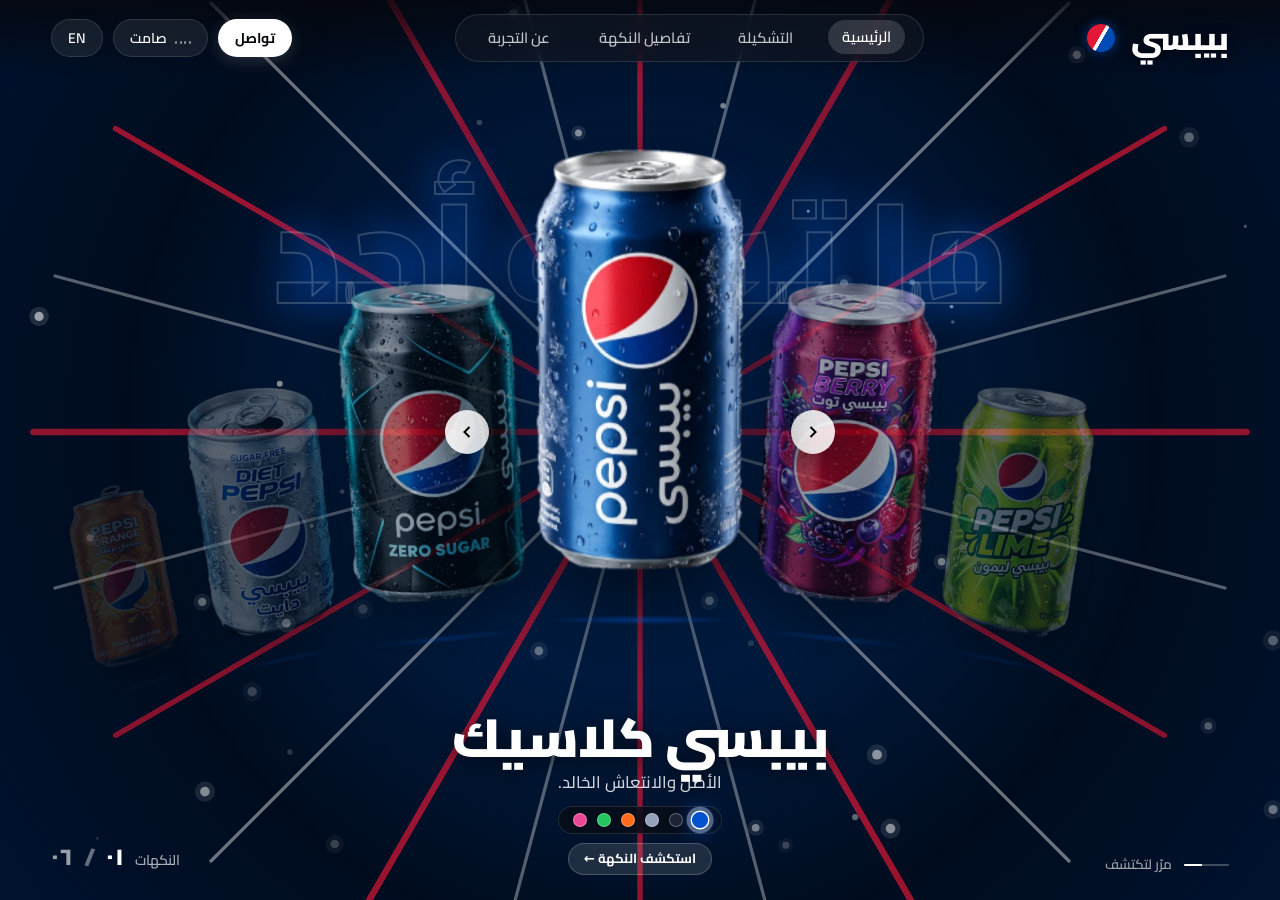
==== commit 61527051: "Fix spotlight can vanishing after switching flavors The can's opacity was animated with filling Web " ====
--- a/index.html
+++ b/index.html
@@ -12,7 +12,7 @@
   <link href="https://fonts.googleapis.com/css2?family=Cairo:wght@400;600;700;800;900&family=Tajawal:wght@400;500;700;900&family=Inter:wght@400;600;700;800&display=swap" rel="stylesheet">
   
   <!-- Styles -->
-  <link rel="stylesheet" href="style.css">
+  <link rel="stylesheet" href="style.css?v=3">
   <link rel="preload" as="image" href="images/can-classic-cutout.webp" fetchpriority="high">
   
 </head>
@@ -299,6 +299,6 @@
   <div id="toast-notice" class="toast-notice" role="status" aria-live="polite"></div>
 
   <!-- Scripts -->
-  <script src="script.js" defer></script>
+  <script src="script.js?v=3" defer></script>
 </body>
 </html>
--- a/style.css
+++ b/style.css
@@ -1691,7 +1691,6 @@
 .sp-can-holder {
   position: relative;
   z-index: 2;
-  will-change: transform;
 }
 
 .sp-can-holder.hidden-can { opacity: 0 !important; visibility: hidden !important; }
@@ -2303,7 +2302,7 @@
   box-shadow: 0 0 0 2px rgba(255, 255, 255, 0.25);
 }
 
-#detail-can-img { will-change: transform; }
+
 
 @media (max-width: 860px) {
   .detail-specs { width: 100%; }
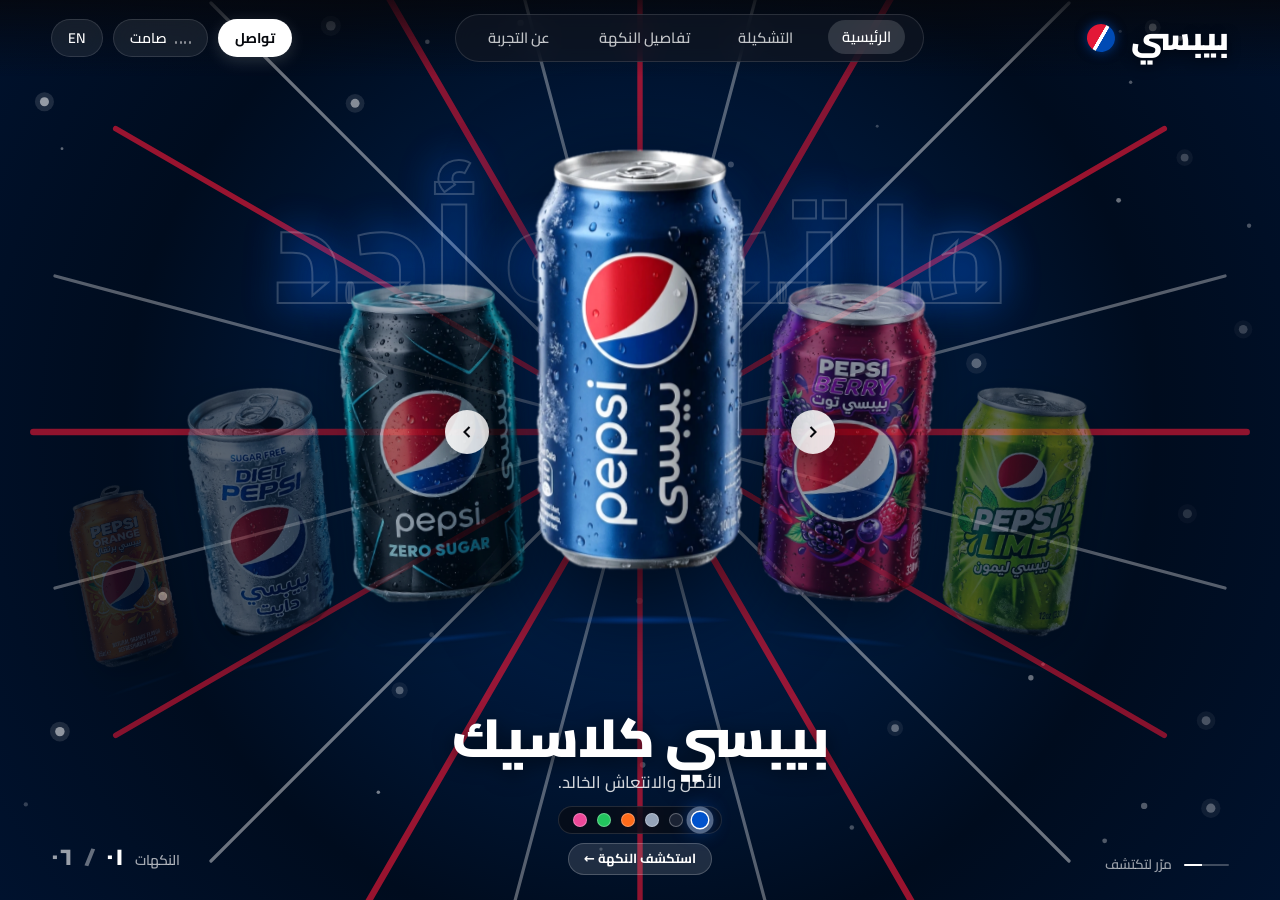
==== commit 07c4b7b8: "Mobile: steady homepage, working menu, full sound effects - Homepage is now a fixed app-like screen:" ====
--- a/index.html
+++ b/index.html
@@ -2,7 +2,7 @@
 <html lang="ar" dir="rtl">
 <head>
   <meta charset="UTF-8">
-  <meta name="viewport" content="width=device-width, initial-scale=1.0, maximum-scale=5.0">
+  <meta name="viewport" content="width=device-width, initial-scale=1.0, maximum-scale=5.0, viewport-fit=cover">
   <meta name="theme-color" content="#000c1e">
   <title>بيبسي | تجربة تصميم استثنائية</title>
   
@@ -12,11 +12,11 @@
   <link href="https://fonts.googleapis.com/css2?family=Cairo:wght@400;600;700;800;900&family=Tajawal:wght@400;500;700;900&family=Inter:wght@400;600;700;800&display=swap" rel="stylesheet">
   
   <!-- Styles -->
-  <link rel="stylesheet" href="style.css?v=3">
+  <link rel="stylesheet" href="style.css?v=4">
   <link rel="preload" as="image" href="images/can-classic-cutout.webp" fetchpriority="high">
   
 </head>
-<body>
+<body class="home">
   <!-- Page transition curtain -->
   <div class="page-curtain is-revealing" aria-hidden="true"><span class="curtain-mark"></span></div>
 
@@ -299,6 +299,6 @@
   <div id="toast-notice" class="toast-notice" role="status" aria-live="polite"></div>
 
   <!-- Scripts -->
-  <script src="script.js?v=3" defer></script>
+  <script src="script.js?v=4" defer></script>
 </body>
 </html>
--- a/style.css
+++ b/style.css
@@ -2074,7 +2074,12 @@
 body.spotlight-open { overflow: hidden; }
 
 @media (max-width: 860px) {
-  .spotlight { overflow-y: auto; }
+  .spotlight { overflow-y: auto; overscroll-behavior: contain; -webkit-overflow-scrolling: touch; }
+  /* No scrolling while the can is flying in / out or swapping */
+  .spotlight:not(.is-idle) { overflow-y: hidden; }
+  /* Backdrop stays put while the details scroll */
+  .sp-bg { position: fixed; }
+  .sp-rays { position: fixed; }
   .sp-layout {
     position: relative;
     inset: auto;
@@ -2161,11 +2166,58 @@
 @keyframes markPulse { from { transform: rotate(-15deg) scale(0.9); } to { transform: rotate(-15deg) scale(1.05); } }
 @keyframes markOut { to { opacity: 0; transform: rotate(-15deg) scale(0.6); } }
 
-/* Mobile menu toggle */
+/* Mobile menu toggle (only shown below 860px) */
 .menu-toggle {
-  display: none;
   width: 38px;
   padding: 0;
+}
+
+.nav-contact { display: none; }
+
+@media (min-width: 861px) {
+  .menu-toggle { display: none; }
+}
+
+@media (max-width: 860px) {
+  .menu-toggle { display: inline-flex; }
+  .nav-contact { display: block; text-align: start; font: inherit; font-weight: 600; }
+  .header-actions .open-contact-modal { display: none; }
+}
+
+/* ==========================================================================
+   HOMEPAGE LOCK: the hero is an app-like screen, it never scrolls.
+   Keeps mobile browsers from showing/hiding the address bar, which resized
+   the page and made the arc jump.
+   ========================================================================== */
+body.home {
+  position: fixed;
+  inset: 0;
+  overflow: hidden;
+  overscroll-behavior: none;
+}
+
+body.home .hero-showcase {
+  height: 100%;
+  min-height: 0;
+  touch-action: pan-x pan-y;
+}
+
+@media (max-width: 640px) {
+  body.home .hero-showcase { min-height: 0; padding-bottom: 0; }
+  body.home .cans-fan-viewport { top: 44%; height: min(380px, 52%); }
+  body.home .can-item { height: min(310px, 44vh); }
+  body.home .hero-bottom-bar { gap: 8px; padding-bottom: max(16px, env(safe-area-inset-bottom)); }
+  body.home .flavor-counter-block { display: none; }
+}
+
+/* Hover effects only on devices that really hover (no sticky hover after a tap) */
+@media (hover: none) {
+  .can-item.active:hover .can-image-container img { transform: none; }
+  .can-item:hover:not(.active) { filter: brightness(var(--b, 1)); }
+  .product-card:hover { transform: none; }
+  .product-card:hover .card-can-wrap { transform: none; }
+  .nav-link:hover, .action-pill:hover, .arc-arrow:hover { transform: none; }
+  .arc-arrow:hover { transform: translateY(-50%); }
 }
 
 .menu-lines {
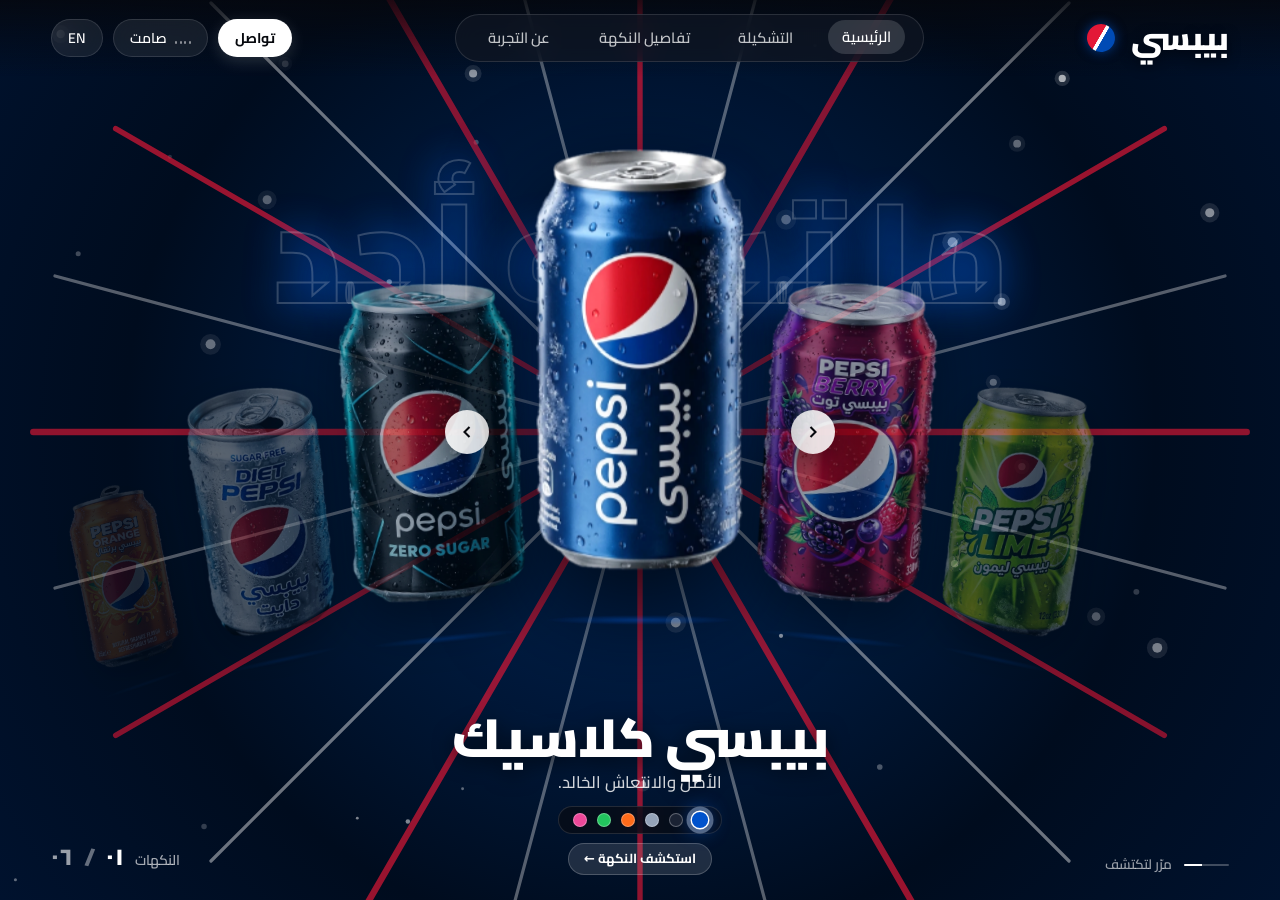
==== commit 5460929e: "Phone: no black gap while scrolling, edge-to-edge, lighter rendering - Spotlight backdrop sized to t" ====
--- a/index.html
+++ b/index.html
@@ -2,7 +2,7 @@
 <html lang="ar" dir="rtl">
 <head>
   <meta charset="UTF-8">
-  <meta name="viewport" content="width=device-width, initial-scale=1.0, maximum-scale=5.0, viewport-fit=cover">
+  <meta name="viewport" content="width=device-width, initial-scale=1.0, maximum-scale=5.0, viewport-fit=cover, interactive-widget=resizes-visual">
   <meta name="theme-color" content="#000c1e">
   <title>بيبسي | تجربة تصميم استثنائية</title>
   
@@ -12,7 +12,7 @@
   <link href="https://fonts.googleapis.com/css2?family=Cairo:wght@400;600;700;800;900&family=Tajawal:wght@400;500;700;900&family=Inter:wght@400;600;700;800&display=swap" rel="stylesheet">
   
   <!-- Styles -->
-  <link rel="stylesheet" href="style.css?v=4">
+  <link rel="stylesheet" href="style.css?v=5">
   <link rel="preload" as="image" href="images/can-classic-cutout.webp" fetchpriority="high">
   
 </head>
@@ -299,6 +299,6 @@
   <div id="toast-notice" class="toast-notice" role="status" aria-live="polite"></div>
 
   <!-- Scripts -->
-  <script src="script.js?v=4" defer></script>
+  <script src="script.js?v=5" defer></script>
 </body>
 </html>
--- a/style.css
+++ b/style.css
@@ -2362,6 +2362,78 @@
 }
 
 
+
+/* ==========================================================================
+   PHONE PERFORMANCE + EDGE-TO-EDGE
+   ========================================================================== */
+
+/* Whatever peeks out around the page (toolbar resize, system bars) is the flavor color, never black */
+html {
+  background: var(--flavor-bg-start);
+}
+
+/* The homepage stops painting once the spotlight fully covers it */
+.hero-showcase { transition: visibility 0s linear 0s; }
+.hero-showcase.spot-active {
+  visibility: hidden;
+  transition: visibility 0s linear 0.95s;
+}
+.hero-showcase.spot-active .rays-svg,
+.hero-showcase.spot-active .scroll-line::after { animation-play-state: paused; }
+
+/* Spotlight backdrop covers the LARGE viewport, so no gap appears while the
+   mobile address bar hides during scrolling */
+.sp-bg {
+  bottom: auto;
+  height: 100%;
+  height: 100lvh;
+  min-height: 100%;
+}
+
+@media (max-width: 860px) {
+  /* Blur behind glass is the most expensive effect on phone GPUs: use solid glass */
+  .nav-links,
+  .action-pill,
+  .flavor-dots-bar,
+  .flavor-badge-pill,
+  .story-card,
+  .modal-backdrop {
+    -webkit-backdrop-filter: none !important;
+    backdrop-filter: none !important;
+  }
+  .action-pill { background: rgba(20, 26, 40, 0.82); }
+  .action-pill.primary { background: #ffffff; }
+  .flavor-dots-bar { background: rgba(8, 11, 18, 0.85); }
+
+  /* Flavor colors switch instantly: animating root variables restyles the whole page every frame */
+  :root { transition: none; }
+
+  /* Smaller ray textures (a 1300px rotating SVG is ~4000px on a 3x screen) */
+  .rays-container { width: 760px; height: 760px; }
+  .sp-rays { width: 620px; height: 620px; }
+  .rays-svg { animation-duration: 160s; }
+
+  /* Cheaper glows: soft gradients without an extra blur pass */
+  .can-item.active .can-image-container::before,
+  .detail-can-wrap::before { filter: none; }
+  .can-item { filter: none; transition: transform 0.7s cubic-bezier(0.22, 1, 0.36, 1), opacity 0.5s ease; }
+  .can-image-container img,
+  .can-item.active .can-image-container img { filter: drop-shadow(0 14px 18px rgba(0, 0, 0, 0.55)); }
+  .sp-can, .sp-fly-clone { filter: drop-shadow(0 24px 26px rgba(0, 0, 0, 0.5)); }
+  .outlined-phrase { text-shadow: none; }
+  .text-swap { animation-name: textSwapLite; }
+  @keyframes textSwapLite {
+    from { opacity: 0; transform: translateY(12px); }
+    to { opacity: 1; transform: none; }
+  }
+
+  /* Draw under the system navigation bar; keep controls above it */
+  .sp-nav { bottom: calc(14px + env(safe-area-inset-bottom)); }
+  .sp-layout { padding-bottom: calc(120px + env(safe-area-inset-bottom)); }
+  .detail-flavor-nav { padding-bottom: calc(16px + env(safe-area-inset-bottom)); }
+  .page-container, .story-container { padding-bottom: calc(80px + env(safe-area-inset-bottom)); }
+}
+
 /* Reduced Motion Support */
 @media (prefers-reduced-motion: reduce) {
   *, *::before, *::after {
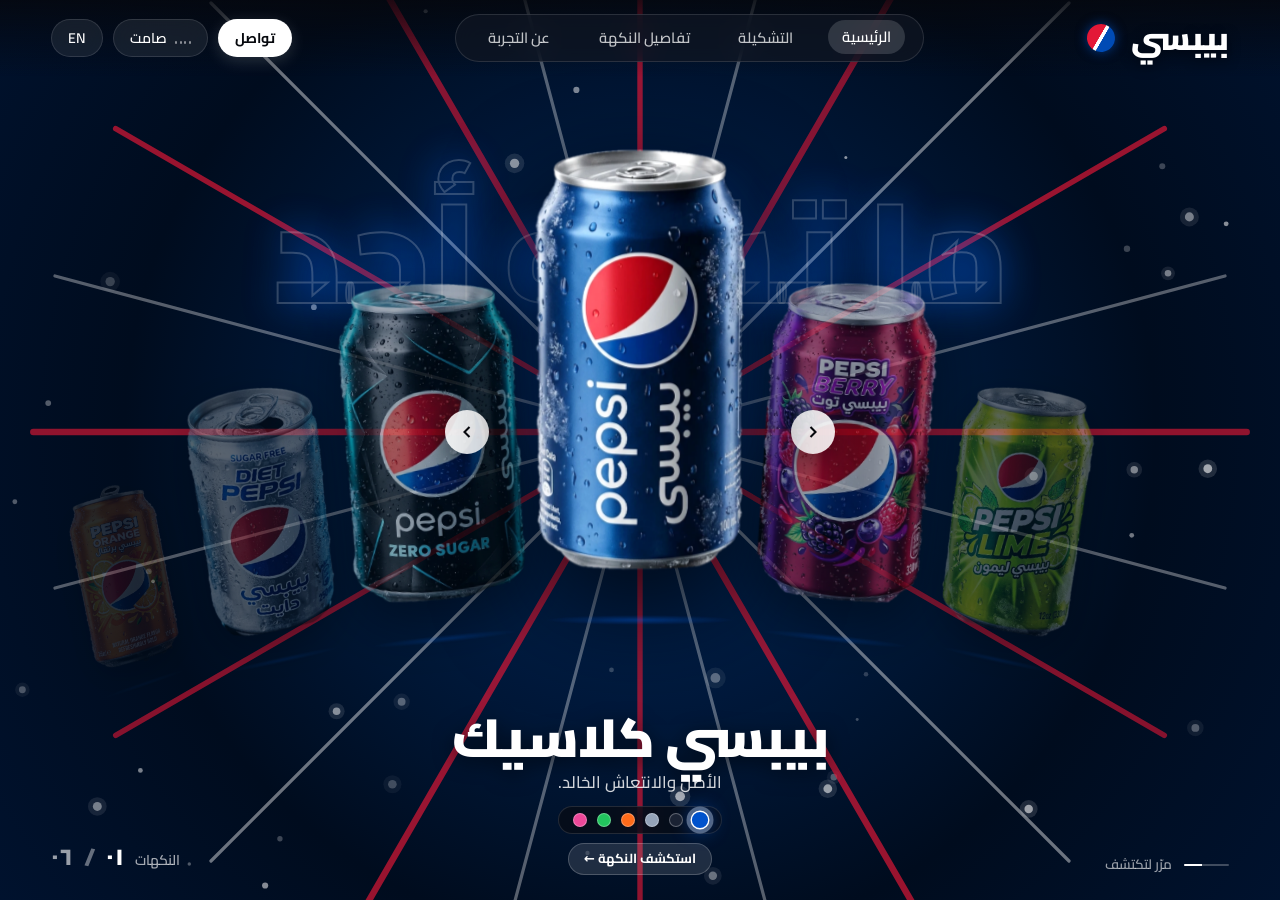
==== commit 61d31925: "Phone: stop pages rendering wider than the screen The 900px rotating rays on the product page pushed" ====
--- a/index.html
+++ b/index.html
@@ -12,7 +12,7 @@
   <link href="https://fonts.googleapis.com/css2?family=Cairo:wght@400;600;700;800;900&family=Tajawal:wght@400;500;700;900&family=Inter:wght@400;600;700;800&display=swap" rel="stylesheet">
   
   <!-- Styles -->
-  <link rel="stylesheet" href="style.css?v=5">
+  <link rel="stylesheet" href="style.css?v=6">
   <link rel="preload" as="image" href="images/can-classic-cutout.webp" fetchpriority="high">
   
 </head>
@@ -299,6 +299,6 @@
   <div id="toast-notice" class="toast-notice" role="status" aria-live="polite"></div>
 
   <!-- Scripts -->
-  <script src="script.js?v=5" defer></script>
+  <script src="script.js?v=6" defer></script>
 </body>
 </html>
--- a/style.css
+++ b/style.css
@@ -2434,6 +2434,25 @@
   .page-container, .story-container { padding-bottom: calc(80px + env(safe-area-inset-bottom)); }
 }
 
+
+/* ==========================================================================
+   NO HORIZONTAL OVERFLOW: decorative layers (rays, outlined words) are clipped
+   inside their sections so phones never widen the page and zoom out
+   ========================================================================== */
+html, body { max-width: 100%; overflow-x: clip; }
+.detail-main,
+.page-container,
+.story-container,
+.products-grid { overflow-x: clip; overflow-clip-margin: 0px; }
+.detail-main { overflow-y: visible; }
+@media (max-width: 860px) {
+  .detail-rays { width: 620px; height: 620px; }
+  .detail-can-stage { overflow-x: clip; }
+  .detail-word { font-size: clamp(3rem, 16vw, 5rem); }
+  .detail-flavor-nav { flex-wrap: wrap; }
+  .flavor-nav-dots { flex-wrap: wrap; justify-content: center; max-width: 100%; }
+}
+
 /* Reduced Motion Support */
 @media (prefers-reduced-motion: reduce) {
   *, *::before, *::after {
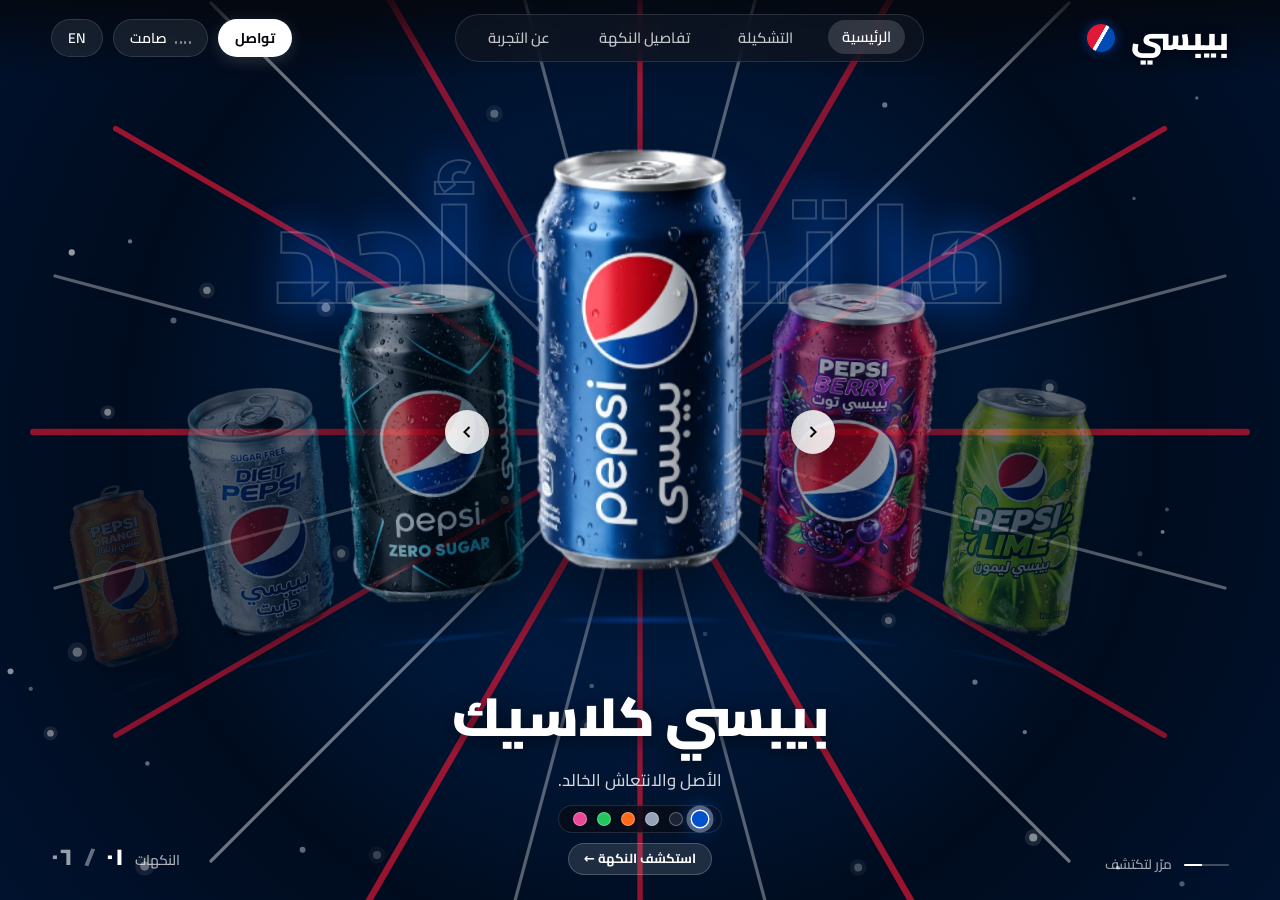
==== commit 9624e9ff: "Fit outlined words to their area; fix homepage title overlapping slogan - The big outlined phrase be" ====
--- a/index.html
+++ b/index.html
@@ -12,7 +12,7 @@
   <link href="https://fonts.googleapis.com/css2?family=Cairo:wght@400;600;700;800;900&family=Tajawal:wght@400;500;700;900&family=Inter:wght@400;600;700;800&display=swap" rel="stylesheet">
   
   <!-- Styles -->
-  <link rel="stylesheet" href="style.css?v=6">
+  <link rel="stylesheet" href="style.css?v=8">
   <link rel="preload" as="image" href="images/can-classic-cutout.webp" fetchpriority="high">
   
 </head>
@@ -299,6 +299,6 @@
   <div id="toast-notice" class="toast-notice" role="status" aria-live="polite"></div>
 
   <!-- Scripts -->
-  <script src="script.js?v=6" defer></script>
+  <script src="script.js?v=7" defer></script>
 </body>
 </html>
--- a/style.css
+++ b/style.css
@@ -2453,6 +2453,15 @@
   .flavor-nav-dots { flex-wrap: wrap; justify-content: center; max-width: 100%; }
 }
 
+/* Outlined words are measured and fitted by JS (fitText) */
+.detail-word, .sp-word, .outlined-phrase { display: inline-block; max-width: none; }
+.bg-outlined-text { display: flex; justify-content: center; }
+
+/* Homepage title: room for Arabic descenders (dots under ي) above the slogan */
+.flavor-title { line-height: 1.3; padding-bottom: 0.08em; }
+.flavor-slogan { margin-top: 4px; line-height: 1.6; }
+.flavor-center-panel { gap: 6px; }
+
 /* Reduced Motion Support */
 @media (prefers-reduced-motion: reduce) {
   *, *::before, *::after {
